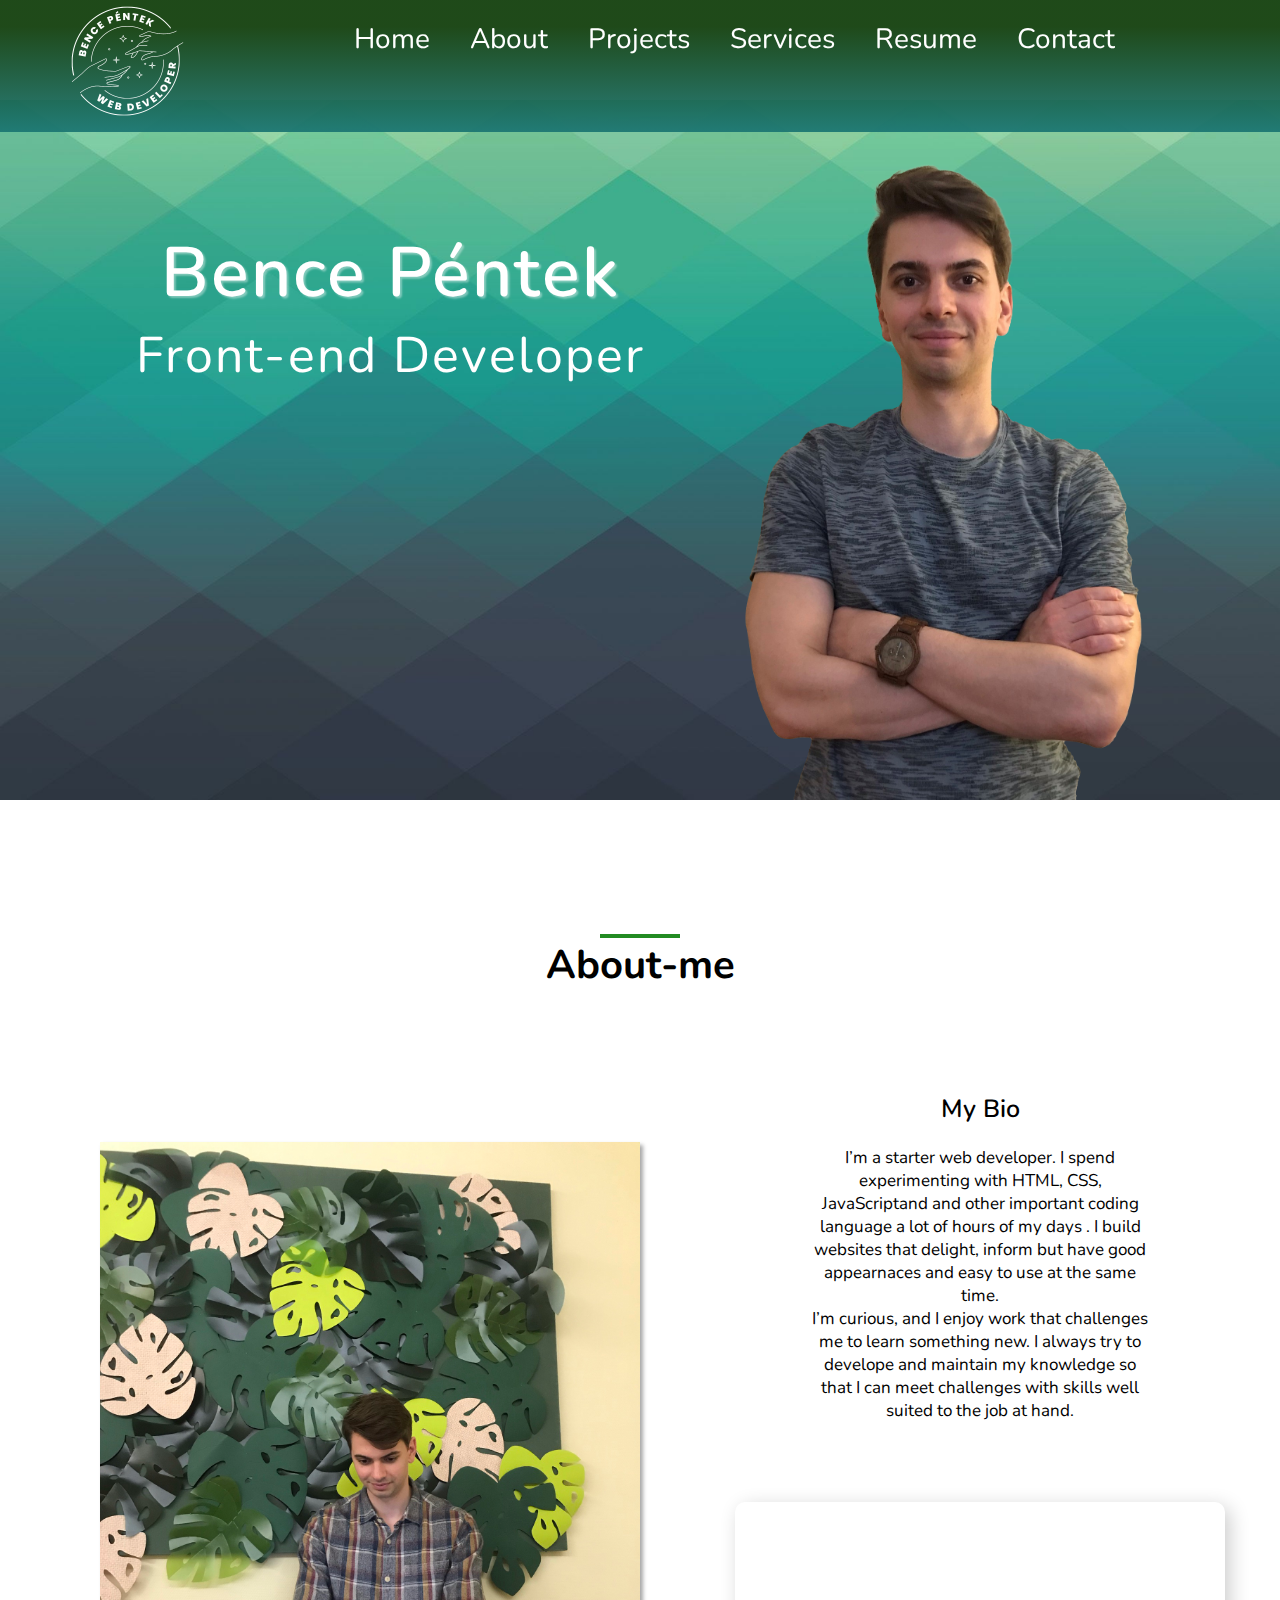
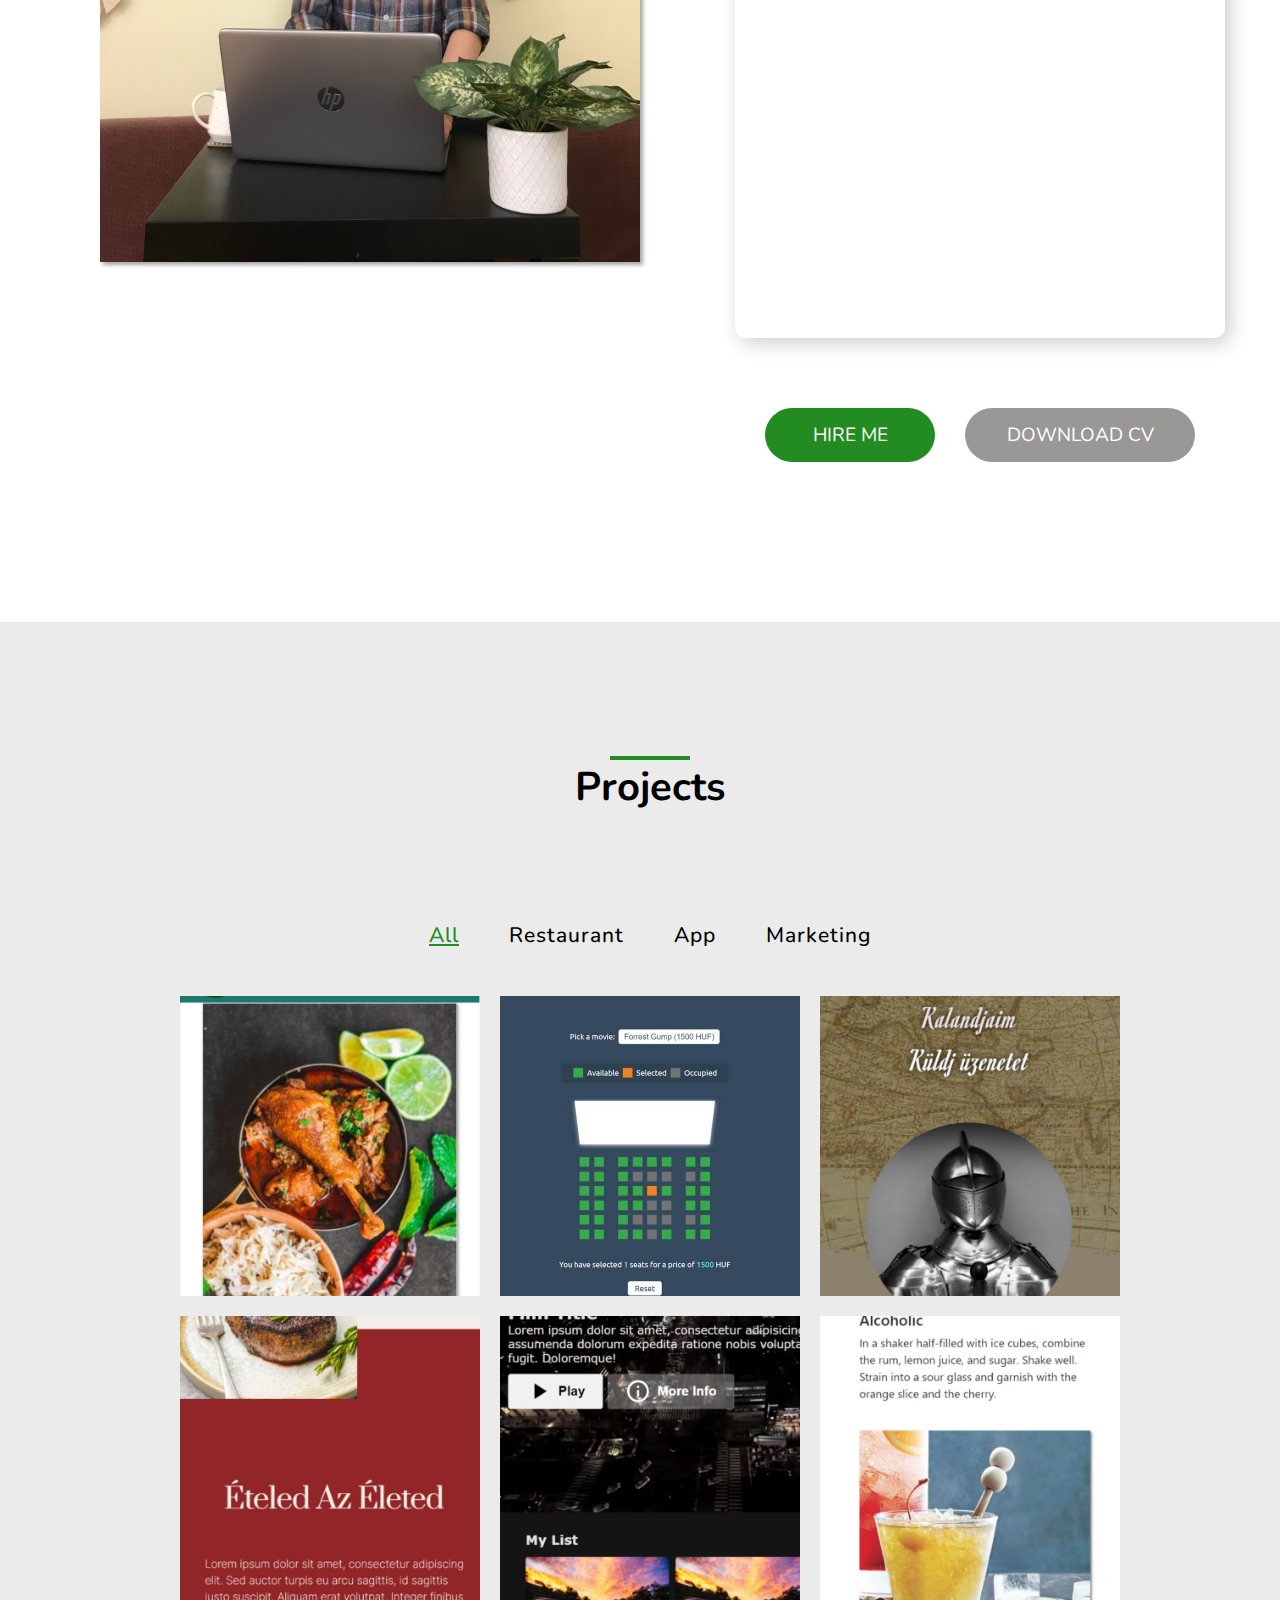
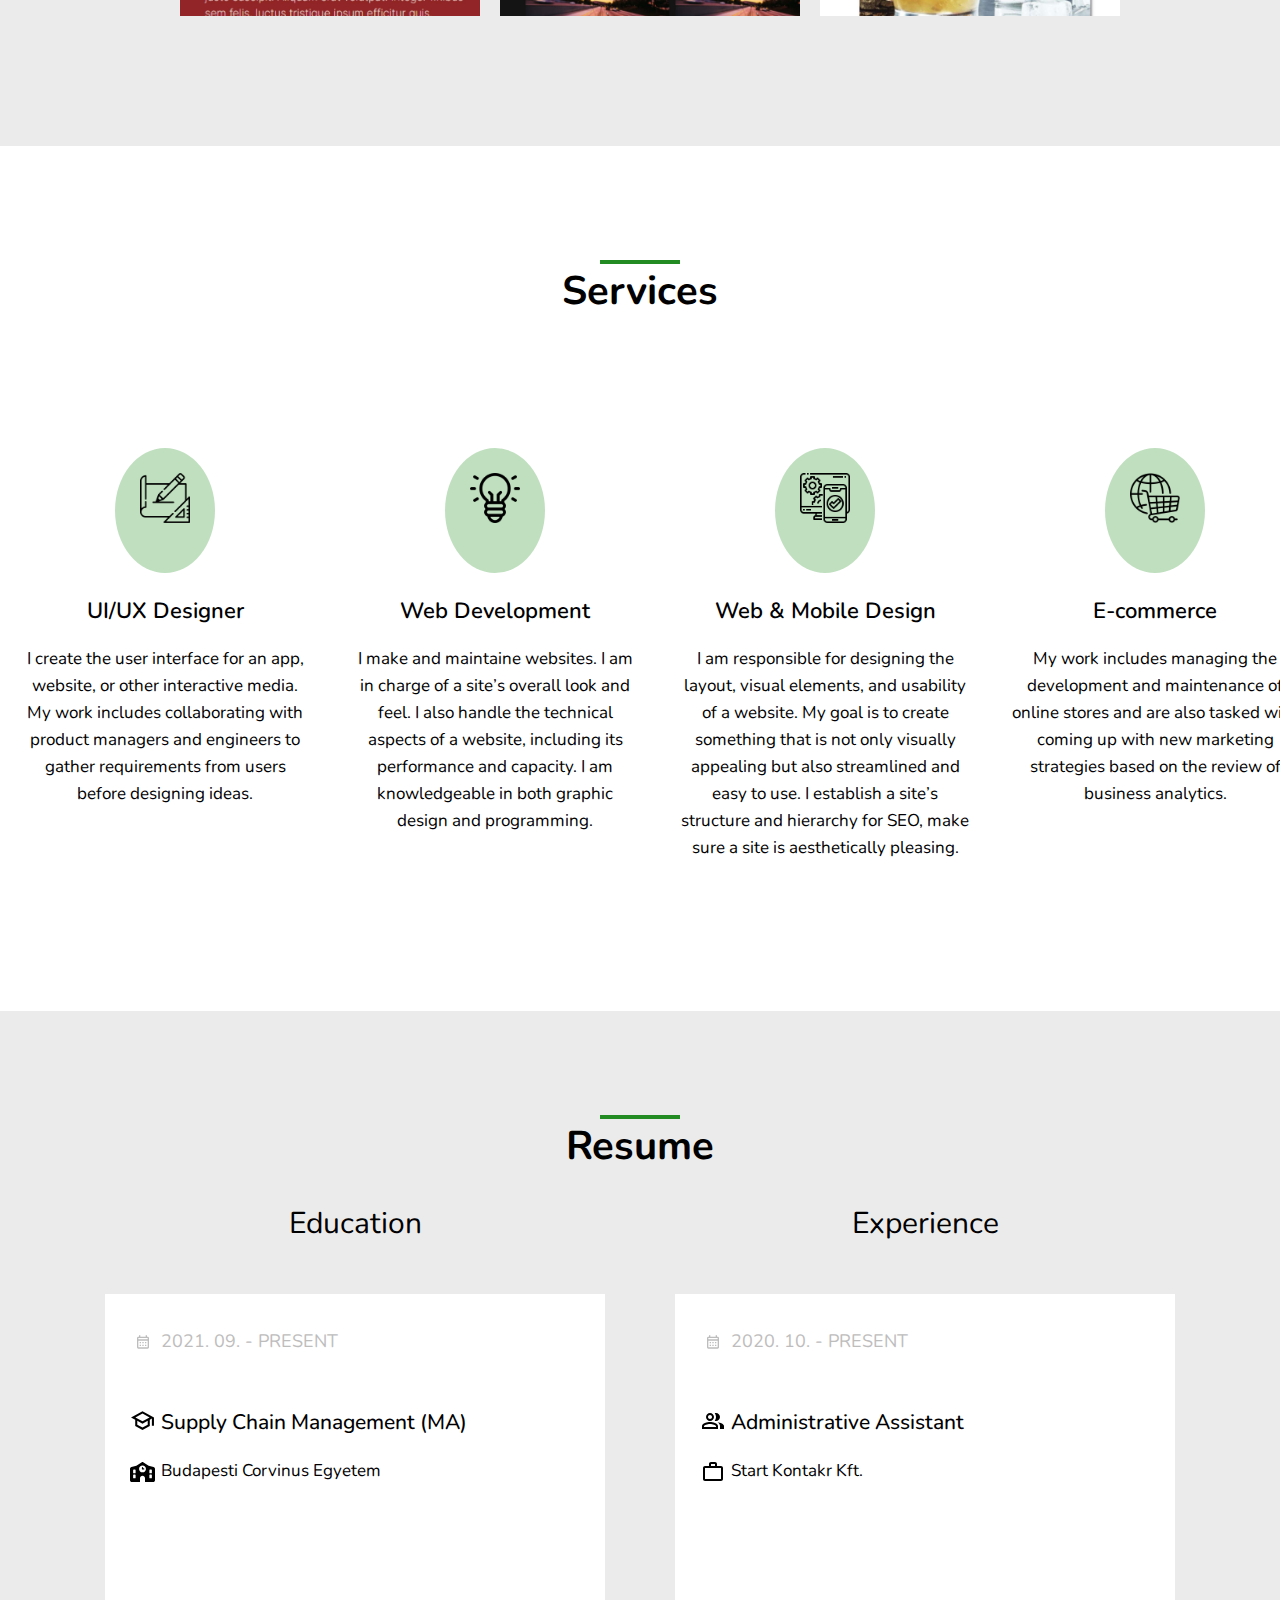
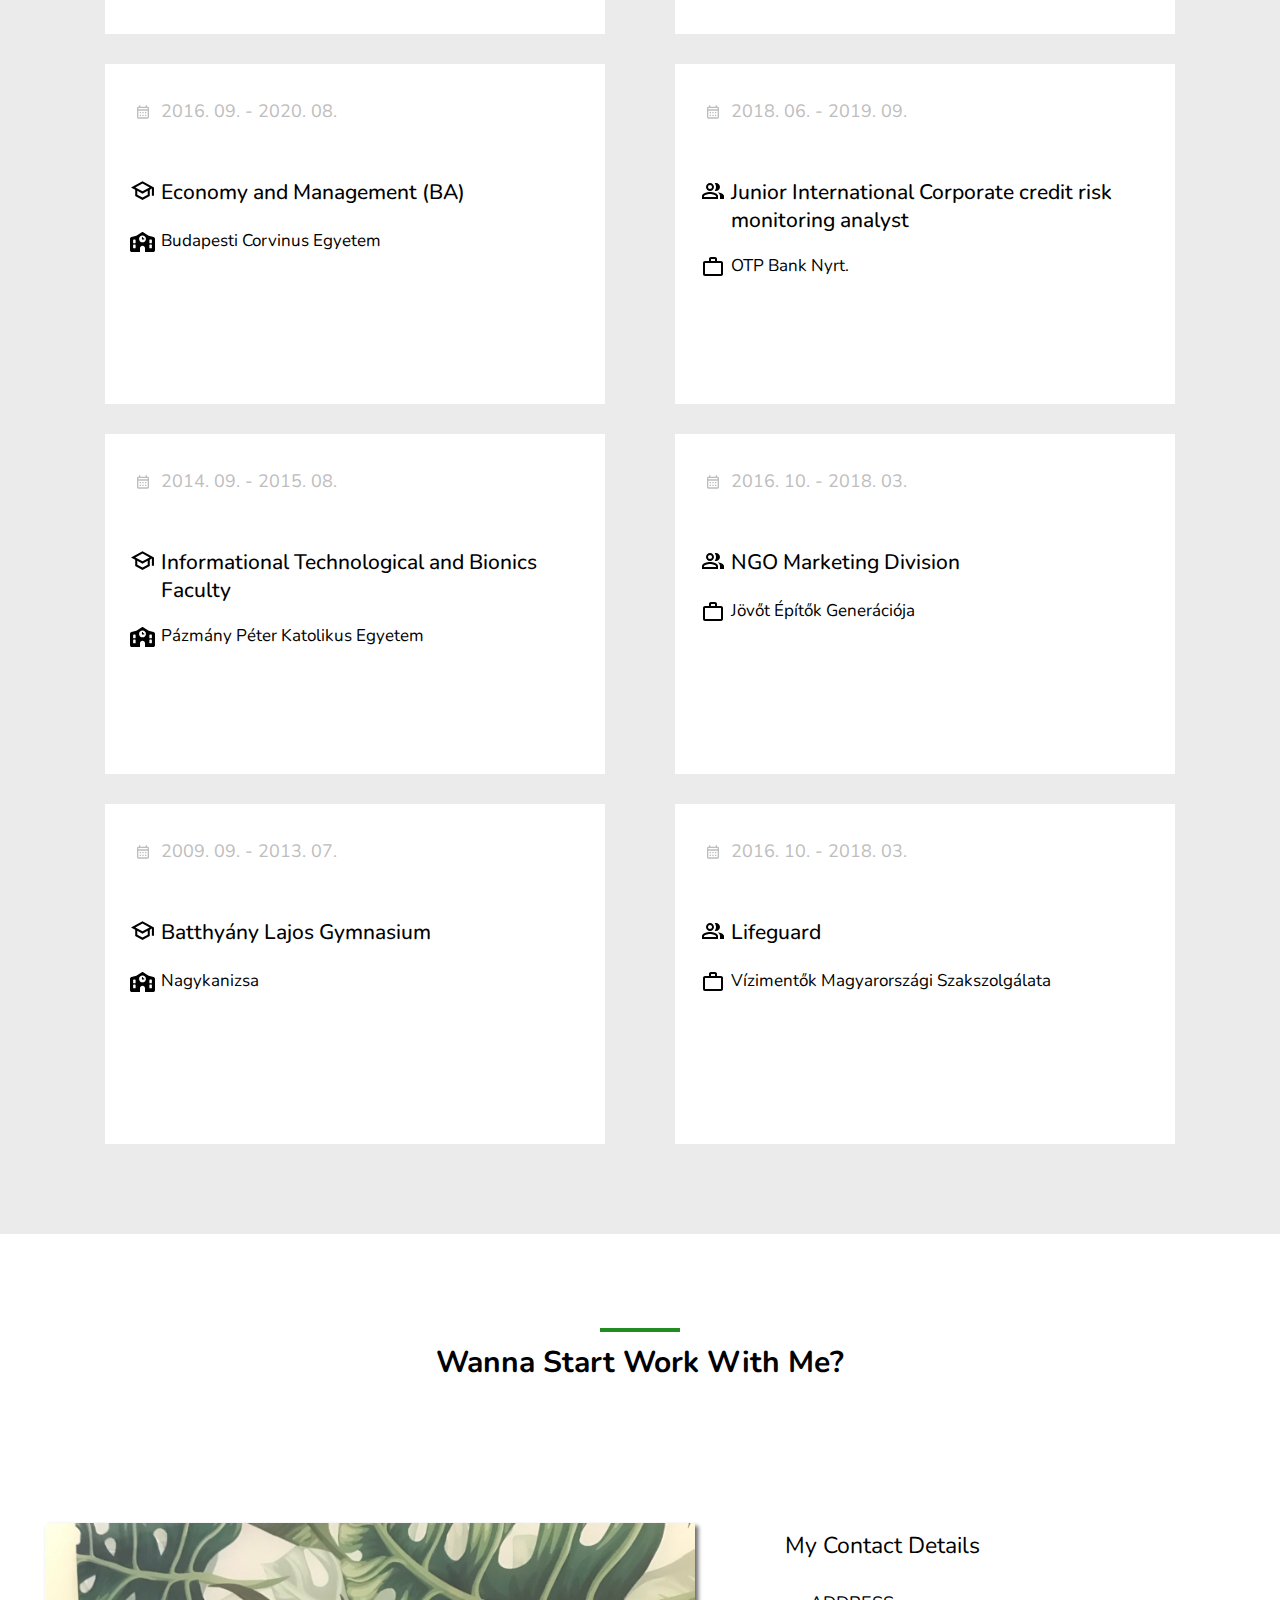
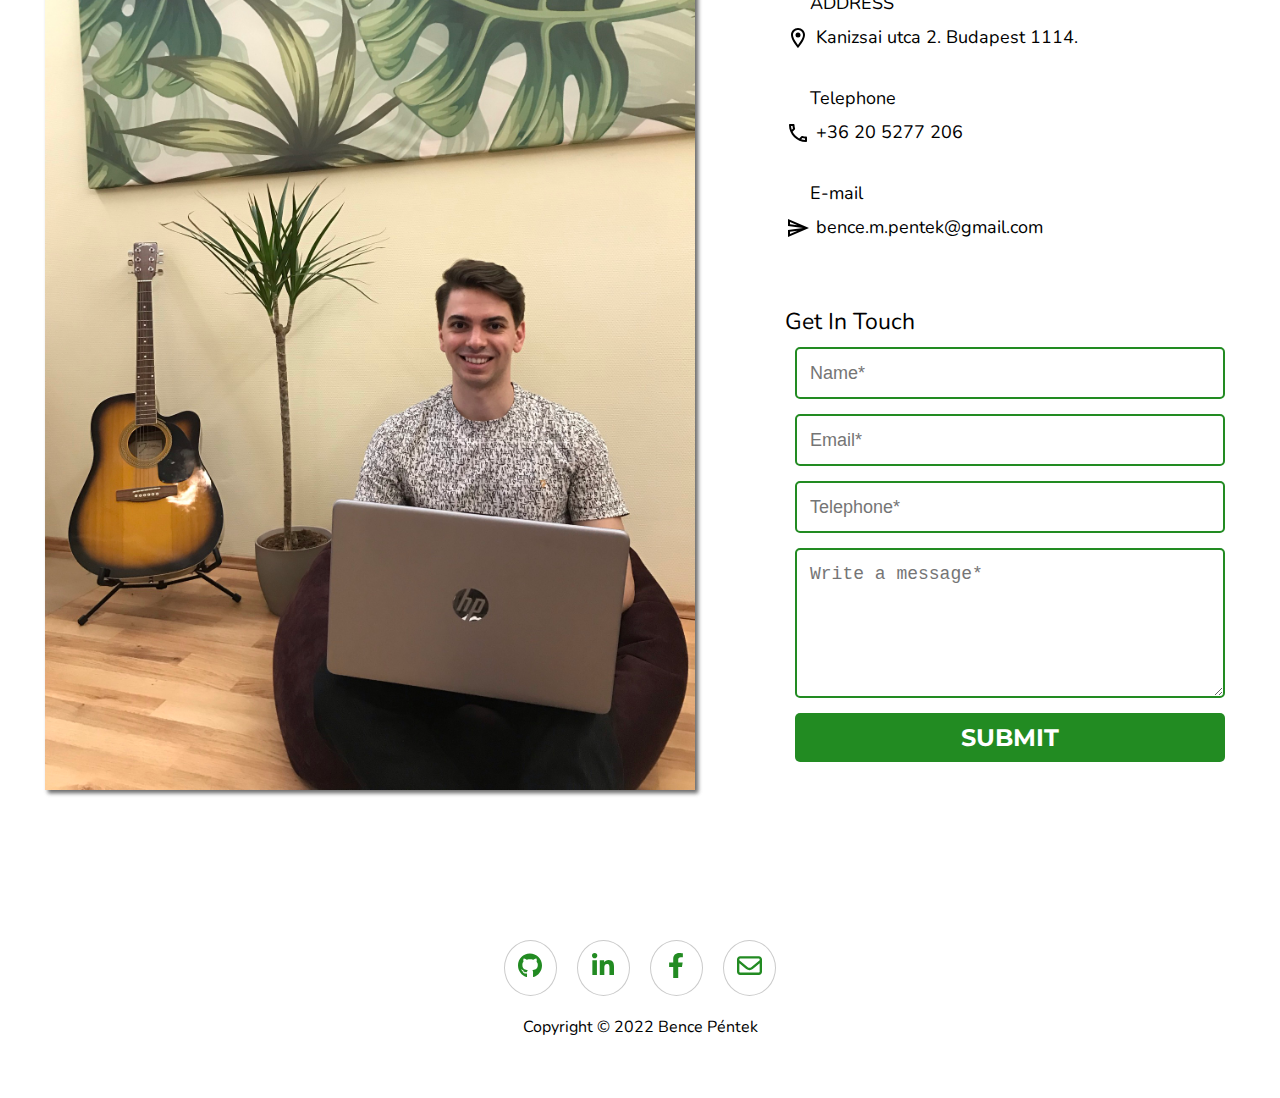
==== index.html @ 8d606b6b "change linkedin link" ====
<!doctype html>
<html lang="en">
  <head>
    <!-- Required meta tags -->
    <meta charset="utf-8">
    <meta name="viewport" content="width=device-width, initial-scale=1">

    <!-- Bootstrap CSS -->
    <link href="https://cdn.jsdelivr.net/npm/bootstrap@5.1.3/dist/css/bootstrap.min.css" rel="stylesheet" integrity="sha384-1BmE4kWBq78iYhFldvKuhfTAU6auU8tT94WrHftjDbrCEXSU1oBoqyl2QvZ6jIW3" crossorigin="anonymous">
    <link rel="preconnect" href="https://fonts.googleapis.com">
<link rel="preconnect" href="https://fonts.gstatic.com" crossorigin>
<link href="https://fonts.googleapis.com/css2?family=Montserrat&family=Nunito:ital,wght@0,200;0,300;0,400;0,500;0,600;0,700;0,800;0,900;1,200;1,300;1,400;1,500;1,600;1,700;1,800;1,900&family=Poppins:ital,wght@0,100;0,200;0,300;0,400;0,500;0,600;0,700;0,800;0,900;1,100;1,200;1,300;1,400;1,500;1,600;1,700;1,800;1,900&family=Roboto:ital,wght@0,300;0,400;0,700;1,300;1,400;1,700&family=Zilla+Slab:ital,wght@0,300;0,400;0,500;0,600;0,700;1,300;1,400;1,500;1,600;1,700&display=swap" rel="stylesheet">
<link rel="stylesheet" href="../css/styles.css">
<link rel="shortcut icon" href="../assets/icons/logo/favicon.svg" type="image/x-icon">
    <title>Bence Péntek</title>
  </head>
  <body>
<!------------------------------------------HEADER------------------------------->
<header>
  <!--------------------HAMBURGER------------------------->
      
    <div class="menu-wrap">
      <input type="checkbox" class="toggler">
      <div class="hamburger"><div></div></div>
      <div class="menu">
        <div>
          <div>
            <ul>
              <li><a href="./index.html">Home</a></li>
              <li><a href="#about-me">About</a></li>
              <li><a href="#project-filter">Projects</a></li>
              <li><a href="#services">Services</a></li>
              <li><a href="#resume">Resume</a></li>
              <li><a href="#contact">Contact</a></li>
            </ul>
          </div>
        </div>
      </div>
    </div>
   <!--------------------------Navbar----------------------------->
   <nav>
    <div class="navbar">
      <div class="logo">
      <div>
        <a href="./index.html"><img class="logo-photo" src="../assets/icons/logo/Névtelen terv.png" alt="logo image"></a>
    </div>
  </div>
    <ul class="navbar-items">
      <li><a href="./index.html">Home</a></li>
      <li><a href="#about-me">About</a></li>
      <li><a href="#project-filter">Projects</a></li>
      <li><a href="#services">Services</a></li>
      <li><a href="#resume">Resume</a></li>
      <li><a href="#contact">Contact</a></li>
    </ul>
    </div>
          </nav>
    <!---------------Heading-------------->

      <div class="heading-container">
      <div class="heading-text">
    <p class="heading-bigger">Bence Péntek</p>
    <p class="heading-smaller">Front-end Developer</p> 
    </div>
    <div>
     <a href="#contact"><img class="me-photo" src="../assets/images/Benc-image/jobb2.png" alt="Profil image"></a></div>
    </div>
</header>

<!----------------------------About--------------->
<main>
<section id="about-me">
  <div class="about-me-heading">
    <p class="services-line">color</p>
    <p class="resume-heading">About-me</p>
  </div>
  <div class="about-text">
<p class="about-text-heading">My Bio</p>
<p>I’m a starter web developer. I spend experimenting with HTML, CSS, JavaScriptand  and other important coding language a lot of hours of my days . I build websites that delight, inform but have good appearnaces and easy to use at the same time.</p>
<p>I’m curious, and I enjoy work that challenges me to learn something new. I always try to develope and maintain my knowledge so that I can meet challenges with skills well suited to the job at hand.</p>
</div>
<div class="about-buttons">
  <ul class="about-ul">
      <li><a class="about-button hire-button" href="#contact-details2">Hire me</a></li>
      <li><a class="about-button cv-button" target="_blank" href="../assets/cv/CV_Péntek Bence_2022.pdf">Download Cv</a></li>
  </ul>
</div>
<div class="about-image">
  <img class="working-image" src="../assets/images/Benc-image/IMG_3066.JPEG" alt="working image of Bence">
</div> 

<div class="my-skills">
<p class="services-line skills-line">color</p>
<p class="resume-heading skills-heading">My skills</p>
<!-----------------------Progress-bar------------------------->
<div class="p-bar">
  <div class="skill-bars">
    <div class="bar">
      <div class="info">
        <span>HTML</span>
      </div>
      <div class="progress-line html">
        <span></span>
      </div>
    </div>
    <div class="bar">
      <div class="info">
        <span>CSS</span>
      </div>
      <div class="progress-line css">
        <span></span>
      </div>
    </div>
    <div class="bar">
      <div class="info">
        <span>JavaScript</span>
      </div>
      <div class="progress-line jquery">
        <span></span>
      </div>
    </div>
    <div class="bar">
      <div class="info">
        <span>Python</span>
      </div>
      <div class="progress-line python">
        <span></span>
      </div>
    </div>
    <div class="bar">
      <div class="info">
        <span>Bootstrap</span>
      </div>
      <div class="progress-line mysql">
        <span></span>
      </div>
    </div>
    <div class="bar">
      <div class="info">
        <span>WordPress</span>
      </div>
      <div class="progress-line python">
        <span></span>
      </div>
    </div>
    
  </div>
</div>
</div>
</section>
<!------------------------------Projects---------------------------------->
<section id="project-filter">
  <p class="green-line">abc</p>
  <p class="resume-heading projects-heading">Projects</p>
  <ul>
      <li class="list active" data-filter="all">All</li>
      <li class="list" data-filter="restaurant">Restaurant</li>
      <li class="list" data-filter="app">App</li>
      <li class="list" data-filter="marketing">Marketing</li>
   </ul> 
   <div class="product">
    <div class="itemBox" data-item="restaurant"><a href="https://wxvwyy.csb.app/" target="_blank"><img src="../assets/images/projects-image/restaurant1.jpg" alt="restaurant-image"></a>
    </div>
    <div class="itemBox" data-item="app"><a href="https://9bxpue.csb.app/" target="_blank"><img src="../assets/images/projects-image/mozi-app.jpg" alt="cinema-app-image"></a>
    </div>
    <div class="itemBox" data-item="marketing"><a href="http://tintasza.nhely.hu/" target="_blank"><img src="../assets/images/projects-image/knight.jpg" alt="restaurant-image"></a>
    </div>
    <div class="itemBox" data-item="restaurant"><a href="http://fridayresto.nhely.hu/" target="_blank"><img src="../assets/images/projects-image/restaurant2.jpg" alt="restaurant-image"></a>
    </div>
    <div class="itemBox" data-item="marketing"><a href="https://6m5bdf.csb.app/" target="_blank"><img src="../assets/images/projects-image/PBflix.jpg" alt="restaurant-image"></a>
    </div>
    <div class="itemBox" data-item="app"><a href="https://wq0qw4.csb.app/index.html" target="_blank"><img src="../assets/images/projects-image/cocktail.jpg" alt="restaurant-image"></a>
    </div>
  
     </div>
</section>
<!----------------------------Services------------------->
<section id="services">
  <p class="services-line">color</p>
<p class="resume-heading">Services</p>
<div class="service-container">
  <div class="service-item service1">
<p class="service-icon"><img class="service-image" src="../assets/images/services-image/sketch.png" alt="service-image"></p>
<p class="service-heading">UI/UX Designer</p>
<p class="service-text">I create the user interface for an app, website, or other interactive media. My work includes collaborating with product managers and engineers to gather requirements from users before designing ideas.</p>
</div>
<div class="service-item service2">
  <p class="service-icon"><img class="service-image" src="../assets/images/services-image/idea.png" alt="service-image"></p>
  <p class="service-heading">Web Development</p>
  <p class="service-text">I make and maintaine websites. I am in charge of a site’s overall look and feel. I also handle the technical aspects of a website, including its performance and capacity.  I am knowledgeable in both graphic design and programming.</p>
  </div>
  <div class="service-item service3">
    <p class="service-icon"><img class="service-image" src="../assets/images/services-image/app-development (1).png" alt="service-image"></p>
    <p class="service-heading">Web & Mobile Design</p>
    <p class="service-text">I am responsible for designing the layout, visual elements, and usability of a website. My goal is to create something that is not only visually appealing but also streamlined and easy to use. I establish a site’s structure and hierarchy for SEO,  make sure a site is aesthetically pleasing.</p>
    </div>
    <div class="service-item service4">
      <p class="service-icon"><img class="service-image" src="../assets/images/services-image/online.png" alt="service-image"></p>
      <p class="service-heading">E-commerce</p>
      <p class="service-text">My work includes managing the development and maintenance of online stores and are also tasked with coming up with new marketing strategies based on the review of business analytics.</p>
      </div>
</div>
</section>


<!--Resume-------------------------------->
<section id="resume">
  <p class="green-line">abc</p>
  <p class="resume-heading">Resume</p>
  <div class="resume-all-container">
<div class="resume-container">
<p class="education-heading">Education</p>
<div class="education-container">
  <div class="education-items"> 
    <div class="icon-container">
  <p><span class="icon calendar-icon"></span></p>
  <p class="calendar-heading">2021. 09. - PRESENT</p>
</div>
<div class="icon-container">
  <p><span class="icon school-icon"></span></p>
  <p class="school-name">Supply Chain Management (MA)</p>
</div>
<div class="icon-container">
  <p><span class="icon city-icon"></span></p>
  <p> Budapesti Corvinus Egyetem</p>
</div>
</div>
  <div class="education-items"> 
    <div class="icon-container">
  <p><span class="icon calendar-icon"></span></p>
  <p class="calendar-heading">2016. 09. - 2020. 08.</p>
</div>
<div class="icon-container">
  <p><span class="icon school-icon"></span></p>
  <p class="school-name">Economy and Management (BA)</p>
</div>
<div class="icon-container">
  <p><span class="icon city-icon"></span></p>
  <p> Budapesti Corvinus Egyetem</p>
</div>
</div>
<div class="education-items"> 
  <div class="icon-container">
<p><span class="icon calendar-icon"></span></p>
<p class="calendar-heading">2014. 09. - 2015. 08.</p>
</div>
<div class="icon-container">
<p><span class="icon school-icon"></span></p>
<p class="school-name">Informational Technological and Bionics Faculty</p>
</div>
<div class="icon-container">
<p><span class="icon city-icon"></span></p>
<p>Pázmány Péter Katolikus Egyetem</p>
</div>
</div>
<div class="education-items"> 
  <div class="icon-container">
<p><span class="icon calendar-icon"></span></p>
<p class="calendar-heading">2009. 09. - 2013. 07.</p>
</div>
<div class="icon-container">
<p><span class="icon school-icon"></span></p>
<p class="school-name">Batthyány Lajos Gymnasium</p>
</div>
<div class="icon-container">
<p><span class="icon city-icon"></span></p>
<p>Nagykanizsa</p>
</div>
</div>
</div>
</div>
<div class="resume-container">
  <p class="education-heading experience-heading">Experience</p>
  <div class="education-container">
    <div class="education-items"> 
      <div class="icon-container">
    <p><span class="icon calendar-icon"></span></p>
    <p class="calendar-heading">2020. 10. - PRESENT</p>
  </div>
  <div class="icon-container">
    <p><span class="icon work-icon"></span></p>
    <p class="school-name">Administrative Assistant</p>
  </div>
  <div class="icon-container">
    <p><span class="icon workplace-icon"></span></p>
    <p>Start Kontakr Kft.</p>
  </div>
  </div>
  <div class="education-items"> 
    <div class="icon-container">
  <p><span class="icon calendar-icon"></span></p>
  <p class="calendar-heading">2018. 06. - 2019. 09.</p>
  </div>
  <div class="icon-container">
  <p><span class="icon work-icon"></span></p>
  <p class="school-name">Junior International Corporate credit risk monitoring analyst</p>
  </div>
  <div class="icon-container">
  <p><span class="icon workplace-icon"></span></p>
  <p>OTP Bank Nyrt.</p>
  </div>
  </div>
  <div class="education-items"> 
    <div class="icon-container">
  <p><span class="icon calendar-icon"></span></p>
  <p class="calendar-heading">2016. 10. - 2018. 03.</p>
  </div>
  <div class="icon-container">
  <p><span class="icon work-icon"></span></p>
  <p class="school-name">NGO Marketing Division</p>
  </div>
  <div class="icon-container">
  <p><span class="icon workplace-icon"></span></p>
  <p>Jövőt Építők Generációja</p>
  </div>
  </div>
  <div class="education-items"> 
    <div class="icon-container">
  <p><span class="icon calendar-icon"></span></p>
  <p class="calendar-heading">2016. 10. - 2018. 03.</p>
  </div>
  <div class="icon-container">
  <p><span class="icon work-icon"></span></p>
  <p class="school-name">Lifeguard</p>
  </div>
  <div class="icon-container">
  <p><span class="icon workplace-icon"></span></p>
  <p>Vízimentők Magyarországi Szakszolgálata</p>
  </div>
  </div>
  </div>
</div>
  </div>
</section>

<!----------------------------Contact------------------>

<section id="contact">
  <div class="contact-item2">
    <p class="services-line contact-line">abc</p>
    <p class="resume-heading contact-heading">Wanna Start Work With Me?</p>
  </div>
  <div class="contact-item">
  <div class="service-me-image">
    <img class="working-image" src="../assets/images/Benc-image/IMG_3101.JPEG" alt="resume-image">
    </div>
  </div>
  <div class="contact-details">
    <p class="contact-heading2">My Contact Details</p>
    <p class="contact-heading3">ADDRESS</p>
      <ul class="info-container">
        <li><a href=""><span class="icon contact-icon house-icon"></span></a></li>
        <li><a href="https://www.google.com/maps/dir/Kanizsai+u.+2,+Budapest,+1114//@47.4736436,19.0426866,15.84z/data=!4m9!4m8!1m5!1m1!1s0x4741ddb052c3917f:0x171251be51ec7cf5!2m2!1d19.0446492!2d47.4722225!1m0!3e3" target="_blank">Kanizsai utca 2. Budapest 1114.</a></li>
      </ul>
      <p class="contact-heading3">Telephone</p>
      <ul class="info-container">
        <li><a href=""><span class="icon contact-icon phone-icon"></span></a></li>
        <li><a href="tel:+36205277206" target="_blank">+36 20 5277 206</a></li>
      </ul>
      <p class="contact-heading3">E-mail</p>
      <ul class="info-container">
        <li><a href=""><span class="icon contact-icon emil-icon"></span></a></li>
        <li><a href="mailto:bence.m.pentek@gmail.com" target="_blank">bence.m.pentek@gmail.com</a></li>
      </ul>
    </div>
<div id="contact-details2">
  <p class="contact-heading2">Get In Touch</p>
  <form action="https://formspree.io/f/xjvzvavl"
  method="post">      
    <input name="name" type="text" class="feedback-input" placeholder="Name*" required/>   
    <input name="email" type="text" class="feedback-input" placeholder="Email*" required />
    <input name="tel" type="tel" class="feedback-input" placeholder="Telephone*" required /> 
    <textarea name="text" class="feedback-input" placeholder="Write a message*" required></textarea>
    <input type="submit" value="SUBMIT"/>
  </form>
</div>
</section>
</main>
<footer>
  <div>
  <ul class="footer-icons">
   <li><a class="footer-i" target="_blank" href="https://github.com/Mondinelli/Mondinelli.github.io"><span class="icon footer-icon github-icon"></span></a></li>
   <li><a class="footer-i" href="https://www.linkedin.com/in/bence-p%C3%A9ntek-539760249/"><span class="icon footer-icon linkedin-icon"></span></a></li>
   <li><a class="footer-i" href="https://www.facebook.com/bence.pentek.1/" target="_blank"><span class="icon footer-icon facebook-icon"></span></a></li>
   <li><a class="footer-i" target="_blank" href="mailto:bence.m.pentek@gmail.com"><span class="icon footer-icon gmail-icon"></span></a></li>
  </ul>
</div>
<p class="copyright">Copyright © 2022  Bence Péntek</p>
</footer>
<script src="../js/project.js"></script>


    <!-- Optional JavaScript; choose one of the two! -->

    <!-- Option 1: Bootstrap Bundle with Popper -->
    <script src="https://cdn.jsdelivr.net/npm/bootstrap@5.1.3/dist/js/bootstrap.bundle.min.js" integrity="sha384-ka7Sk0Gln4gmtz2MlQnikT1wXgYsOg+OMhuP+IlRH9sENBO0LRn5q+8nbTov4+1p" crossorigin="anonymous"></script>

    <!-- Option 2: Separate Popper and Bootstrap JS -->
    <!--
    <script src="https://cdn.jsdelivr.net/npm/@popperjs/core@2.10.2/dist/umd/popper.min.js" integrity="sha384-7+zCNj/IqJ95wo16oMtfsKbZ9ccEh31eOz1HGyDuCQ6wgnyJNSYdrPa03rtR1zdB" crossorigin="anonymous"></script>
    <script src="https://cdn.jsdelivr.net/npm/bootstrap@5.1.3/dist/js/bootstrap.min.js" integrity="sha384-QJHtvGhmr9XOIpI6YVutG+2QOK9T+ZnN4kzFN1RtK3zEFEIsxhlmWl5/YESvpZ13" crossorigin="anonymous"></script>
    -->
  </body>
</html>
---- css/styles.css ----
*{
    margin: 0;
    padding: 0;
    user-select: none;
  }
  html{
      font-size: 10px;
      font-family: "Nunito", sans-serif;
      box-sizing: border-box;
  }


/*-------------------Header-------------------------------------*/
header{
  background-image: url(../assets/images/background-image/1.jpg);
  height: 70rem;
  background-size: cover;
  background-repeat: no-repeat;
  background-position: center center;
  color:white;
}

/*----------------------------- MENU STYLES START--------------------------- */
.menu-wrap {
  position: fixed;
  top: 0rem;
  left: 0;
  z-index: 1;
}

.menu-wrap .toggler {
  position: absolute;
  top: 0;
  left: 0;
  z-index: 2;
  cursor: pointer;
  width: 50px;
  height: 50px;
  opacity: 0;
}

.menu-wrap .hamburger {
  position: absolute;
  top: 0;
  left: 0;
  z-index: 1;
  width: 60px;
  height: 60px;
  padding: 1rem;
  background:rgba(19, 64, 13, 0.95);
  display: flex;
  align-items: center;
  justify-content: center;
}

/* Hamburger Line */
.menu-wrap .hamburger > div {
  position: relative;
  flex: none;
  width: 100%;
  height: 2px;
  background:white;
  display: flex;
  align-items: center;
  justify-content: center;
  transition: all 0.4s ease;
}

/* Hamburger Lines - Top & Bottom */
.menu-wrap .hamburger > div::before,
.menu-wrap .hamburger > div::after {
  content: '';
  position: absolute;
  z-index: 1;
  top: -10px;
  width: 100%;
  height: 2px;
  background: inherit;
}

/* Moves Line Down */
.menu-wrap .hamburger > div::after {
  top: 10px;
}

/* Toggler Animation */
.menu-wrap .toggler:checked + .hamburger > div {
  transform: rotate(135deg);
}

/* Turns Lines Into X */
.menu-wrap .toggler:checked + .hamburger > div:before,
.menu-wrap .toggler:checked + .hamburger > div:after {
  top: 0;
  transform: rotate(90deg);
}

/* Rotate On Hover When Checked */
.menu-wrap .toggler:checked:hover + .hamburger > div {
  transform: rotate(225deg);
}

/* Show Menu */
.menu-wrap .toggler:checked ~ .menu {
  visibility: visible;
}

.menu-wrap .toggler:checked ~ .menu > div {
  transform: scale(1);
  transition-duration: var(--menu-speed);
}

.menu-wrap .toggler:checked ~ .menu > div > div {
  opacity: 1;
  transition:  opacity 0.4s ease 0.4s;
}

.menu-wrap .menu {
  position: fixed;
  top: 0rem;
  left: 0;
  visibility: hidden;
  overflow: hidden;
  display: flex;
  align-items: center;
  justify-content: center;
}

.menu-wrap .menu > div {
  background: linear-gradient(
    180deg,
    rgba(19, 64, 13, 0.95) 20%,
    rgba(29, 119, 115, 0.95) 100%
  );
  transform: scale(0);
  transition: all 0.2s ease;
  width: 80rem;
  height: 44rem;
  padding-top: 8rem;
}

.menu-wrap .menu > div > div {
  text-align: center;
  display: flex;
  align-items: center;
  justify-content: center;
  max-width: 90vw;
  max-height: 110vw;
  opacity: 0;
  transition: opacity 0.1s ease;
}

.menu-wrap .menu > div > div > ul > li {
  list-style: none;
  color: white;
  font-size: 2.5rem;
  padding: 1rem;
  font-weight: 700;
}

.menu-wrap .menu > div > div > ul > li > a {
  color: inherit;
  text-decoration: none;
  transition: color 0.2s ease;
}
.menu-wrap .menu > div > div > ul > li > a:hover{
  text-decoration: underline;
}

/*---------------------------Menu-end-------------------------*/


/*---------------------------Navbar-long-----------------------------*/

.navbar{
  display: none;
}

/*-----------------------------Navbar-END------------------*/

/*------------------- Heading-Start--------------------*/

.heading-text{
  font-size: 2.5rem;
  padding-top: 9.5rem;
  text-align: center;
  z-index: 1;
}
.heading-bigger{
  font-size: 4.5rem;
  font-weight: 600;
  text-shadow: 2px 2px 2px rgba(255, 255, 255, 0.4);
}
.me-photo{
max-width: 30rem;
padding:5.2rem 0 0 ;
margin: 0 auto;
display: block;
}



/*------------------- Heading-end--------------------*/


/*--------------------About-start--------------------*/
#about-me{
  margin-top: 12rem;
}
.about-text{
font-size: 1.7rem;
text-align: center;
margin: 3rem 1rem 4rem;
}
.about-heading{
  font-size: 2rem;
  font-weight: 700;
  padding-bottom: 3rem;
}
.about-text-heading{
  font-size: 2.5rem;
  padding-bottom: 2rem;
  font-weight: 600;
}
.about-image{
  max-width: 80rem;
  margin: 3rem 1rem 1rem;
  
}
.working-image{
display: block;  
width: 100%;
box-shadow: 3px 3px 4px rgba(0, 0, 0, 0.35);
}

.about-ul{
  list-style: none;
  text-align: center;
  padding: 3rem;
}
.about-button{
  text-decoration: none;
  font-size: 1.9rem;
  color: white;
  text-align: center;
  text-decoration: none;
  margin: 2rem auto 3rem;
  display: block;
  padding: 1.4rem 2rem;
  background-color: forestgreen;
  width: 13rem;
  border-radius: 28px;
  text-transform: uppercase;
}
.about-button:hover{
  color: white;
  background-color: green;
  text-shadow: 4px 3px 2px rgba(0, 0, 0, 0.2);
  box-shadow: 2px 2px 3px rgba(68, 133, 24, 0.5);
}
.cv-button{
  background-color: rgb(154, 151, 151);
  width: 19rem;
}
.cv-button:hover{
  color: white;
  background-color: rgb(146, 146, 146);
  text-shadow: 4px 3px 2px rgba(100, 99, 99, 0.2);
  box-shadow: 2px 2px 3px rgba(106, 107, 105, 0.5);
  
}
/*----------------Skills---------------------------------*/
.my-skills{
  margin-top: 8rem;
}

/*--------------Progress-bar---------------------*/
  .p-bar{
    display: grid;
    height: 100%;
    max-width: 105rem;
    place-items: center;
    background: white;
    font-family: 'Poppins', sans-serif;
    padding: 2rem 1rem;
    margin:1rem 0.5rem ;
  }
  ::selection{
    color: #fff;
    background: #258a3f;
  }
  .skill-bars{
   
    padding: 15px 10px;
    width: 28rem;
    background: #fff;
    box-shadow: 5px 5px 20px rgba(0,0,0,0.2);
    border-radius: 10px;
  }
  .skill-bars .bar{
    margin: 20px 0;
  }
  .skill-bars .bar:first-child{
    margin-top: 0px;
  }
  .skill-bars .bar .info{
    margin-bottom: 5px;
  }
  .skill-bars .bar .info span{
    font-weight: 500;
    font-size: 17px;
    opacity: 0;
    animation: showText 0.5s 1s linear forwards;
  }
  @keyframes showText {
    100%{
      opacity: 1;
    }
  }
  .skill-bars .bar .progress-line{
    height: 10px;
    width: 100%;
    background: #f0f0f0;
    position: relative;
    transform: scaleX(0);
    transform-origin: left;
    border-radius: 10px;
    box-shadow: inset 0 1px 1px rgba(0,0,0,0.05),
                0 1px rgba(255,255,255,0.8);
    animation: animate 1s cubic-bezier(1,0,0.5,1) forwards;
  }
  @keyframes animate {
    100%{
      transform: scaleX(1);
    }
  }
  .bar .progress-line span{
    height: 100%;
    position: absolute;
    border-radius: 10px;
    transform: scaleX(0);
    transform-origin: left;
    background: forestgreen;
    animation: animate 1s 1s cubic-bezier(1,0,0.5,1) forwards;
  }
  .bar .progress-line.html span{
    width: 82%;
  }
  .bar .progress-line.css span{
    width: 90%;
  }
  .bar .progress-line.jquery span{
    width: 85%;
  }
  .bar .progress-line.python span{
    width: 70%;
  }
  .bar .progress-line.mysql span{
    width: 75%;
  }
  .progress-line span::before{
    position: absolute;
    content: "";
    top: -10px;
    right: 0;
    height: 0;
    width: 0;
    border: 7px solid transparent;
    border-bottom-width: 0px;
    border-right-width: 0px;
    border-top-color: #000;
    opacity: 0;
    animation: showText2 0.5s 1.5s linear forwards;
  }
  .progress-line span::after{
    position: absolute;
    top: -28px;
    right: 0;
    font-weight: 500;
    background: rgb(114, 106, 106);
    color: #fff;
    padding: 1px 8px;
    font-size: 12px;
    border-radius: 3px;
    opacity: 0;
    animation: showText2 0.5s 1.5s linear forwards;
  }
  @keyframes showText2 {
    100%{
      opacity: 1;
    }
  }
  .progress-line.html span::after{
    content: "82%";
  }
  .progress-line.css span::after{
    content: "90%";
  }
  .progress-line.jquery span::after{
    content: "80%";
  }
  .progress-line.python span::after{
    content: "70%";
  }
  .progress-line.mysql span::after{
    content: "75%";
  }
/*-------------------------------Project új-----------------*/
.projects-heading{
  margin-bottom: 6rem;
}
#project-filter{
  padding: 12rem 1rem;
  width: 100%;
  display: flex;
  justify-content: center;
  align-items: center;
  flex-direction: column;
  margin: 4rem auto;
  background-color: rgb(235, 235, 235);
}

#project-filter ul{
  display: flex;
  justify-content: center;
  align-items: center;
  flex-wrap: wrap;
  margin-bottom: 2rem;
}

#project-filter ul li{
  list-style: none;
  padding: 1.2rem 2rem;
  margin: 0.5rem;
  letter-spacing: 1px;
  cursor: pointer;
  font-size: 2.1rem;
  font-weight: 500;
}

#project-filter ul li.active{
  color: forestgreen;
  text-decoration: underline;

}
.product{
  display: flex;
  justify-content: center;
  align-items: center;
  flex-wrap: wrap;
  max-width: 120rem;
}
.product .itemBox{
 position: relative;
 width: 250px;
 height: 250px; 
 margin: 1rem;
 display: block;
 transition: box-shadow 0.3s;
 cursor: pointer;
}
.product .itemBox:hover{
  box-shadow: 10px 8px 6px rgba(0, 0, 0, 0.6);
}
.product .itemBox.hide{
  display: none;
}

.product .itemBox img{
  position: absolute;
  top: 0;
  left: 0;
  width:100%;
  height: 100%;
  object-fit: cover;
}
  /* ---------------------------Services start-----------------------------*/
 
#services{
  margin-top:12rem;
}
  .service-item{
    max-width: 35rem;
    margin: 3rem;
    padding: 2rem;
    text-align: center;
    font-size: 1.7rem;
    line-height: 2.7rem;

  }
.service-icon{
  width: 10rem;
  height: 10rem;
  border-radius: 100%;
  background-color: rgba(0, 128, 0, 0.251);
  margin: auto auto;
  text-align: center;
  vertical-align: middle;
  padding-top: 2.5rem;
}
  .service-image{
  width: 5rem;
  height: 5rem;
  }
  .service-heading{
    margin-top: 2.5rem;
    margin-bottom: 2rem;
    font-size: 2.2rem;
    font-weight: 600;
  }
  .services-line{
    border-bottom:4px solid forestgreen;
    width: 8rem;
    text-align: center;
    margin: auto auto;
    color: white;
  }
/* Services end*/


/*---------------------------Resume-------------------------*/
.icon{
  width: 2.5rem;
  height: 2.5rem;
  display: inline-block;
  background-repeat: no-repeat;
  margin-right: 0.1rem;
  background-position: center center;
}
.calendar-icon{
  background-image: url(../assets/icons/resume-icons/calendar_month_black_24dp.svg);
}
.school-icon{
background-image: url(../assets/icons/resume-icons/school_black_24dp.svg);
}
.city-icon{
  background-image: url(../assets/icons/resume-icons/school-solid.svg);
}
.work-icon{
background-image: url(../assets/icons/resume-icons/people_alt_black_24dp.svg);
}
.workplace-icon{
  background-image: url(../assets/icons/resume-icons/work_outline_black_24dp.svg);
}
/* -----------------------------Resume-start--------------------------*/
#resume{
  background-color: rgb(235, 235, 235);
  padding:9rem 1rem;
}
.green-line{
  border-bottom:4px solid forestgreen;
  width: 8rem;
  text-align: center;
  margin: auto auto;
  color: rgb(235, 235, 235);
}
.resume-heading{
  font-size: 4rem;
  font-weight: 700;
  padding:0 0 3rem;
  text-align: center;
}
.resume-container{
  margin: 0 0.5rem;
}
.education-heading{
  font-size: 3rem;
  padding-bottom: 2rem;

}
.education-items{
background-color: white;
max-width: 50rem;
height:35rem ;
font-size: 1.5rem;
padding: 2rem 0.5rem;
margin-top: 3rem;
}

.icon-container{
display: flex;
padding:0.5rem 2rem;
font-size: 1.7rem;
}
.icon-container p{
 padding:1rem 0.5rem 0 0;
 
}
.calendar-heading{
  margin-bottom: 3.5rem;
  color: #bebdbd;
  font-size: 1.8rem;
}
.school-name{
font-size: 2.1rem;
font-weight: 500;
}
.experience-heading{
  margin-top: 10rem;
}
/* Resume-end*/

/*----------------------Contact-----------------------------------------*/

/*--------------contact-image------------*/

.service-me-image{
  max-width: 62rem;
  margin: 9rem 1rem 0rem;
  box-shadow: 3px 3px 4px rgba(0, 0, 0, 0.35);
}
/*contact-info*/

.house-icon{
  background-image: url(../assets/icons/contact/location_on_black_24dp.svg);
}
.phone-icon{
  background-image: url(../assets/icons/contact/phone_black_24dp.svg);
}
.emil-icon{
  background-image: url(../assets/icons/contact/send_black_24dp.svg);
}
.contact-details{
  margin: 0 2rem; 
}
#contact-details2{
  margin: 0 2rem; 
}

.contact-heading3{
  margin:3rem 0 1rem 2.5rem;
  font-size: 1.8rem;
}
.info-container{
  display: flex;
  gap: 0.5rem;
  list-style: none;
}
.info-container a{
  text-decoration: none;
  color: black;
  font-size: 1.8rem;
}

/*form*/
.contact-line{
  padding-top: 8rem;
}
.contact-heading{
  margin: 1rem;
 font-size: 3rem; 
}
.contact-heading2{
  margin: 8rem 1rem 5rem;
  font-size: 2.3rem;
}
form { 
max-width:50rem; 
margin:1rem 1rem; 
}

.feedback-input {
  color:black;
  font-weight:500;
  font-size: 18px;
  border-radius: 5px;
  line-height: 22px;
  background-color: transparent;
  border:2px solid forestgreen;
  transition: all 0.3s;
  padding: 13px;
  margin-bottom: 15px;
  width:100%;
  box-sizing: border-box;
  outline:0;
}

.feedback-input:focus { border:2px solid rgb(19, 68, 19); }

textarea {
  height: 150px;
  line-height: 150%;
  resize:vertical;
}

[type="submit"] {
  font-family: 'Montserrat', Arial, Helvetica, sans-serif;
  width: 100%;
  background:forestgreen;
  border-radius:5px;
  border:0;
  cursor:pointer;
  color:white;
  font-size:24px;
  padding-top:10px;
  padding-bottom:10px;
  transition: all 0.3s;
  margin-top:-4px;
  font-weight:700;
}
[type="submit"]:hover { background:green; }




/*----------------------Footer-icon--------------------------*/
footer{
  margin: 10rem 1rem 6rem;
}
.github-icon{
background-image: url(../assets/icons/social-icons/github-brands.svg);
}
.linkedin-icon{
  background-image: url(../assets/icons/social-icons/linkedin-in-brands.svg);
}
.facebook-icon{
  background-image: url(../assets/icons/social-icons/facebook-f-brands.svg);
}
.gmail-icon{
  background-image: url(../assets/icons/social-icons/envelope-regular.svg);
}
.footer-icons{
  display: flex;
  justify-content: center;
  gap: 2rem;
}
.footer-icons li{
list-style: none;
padding: 1.25rem;
border: 1px solid rgb(203, 203, 203);
border-radius: 100%;
}
.footer-icon{
  width: 2.5rem;
  height: 2.5rem;
}
.footer-icons li:hover{
  padding: 1.25rem;
border: 1px solid rgb(64, 164, 59);
border-radius: 100%;
background-color: rgba(33, 198, 74, 0.1);
transform: scale(1.15);
}
.copyright{
  font-size: 1.6rem;
  text-align: center;
  margin-top: 2rem;
}






@media screen and (min-width: 450px) {
/*------------------- Heading-Start--------------------*/
.heading-text{
  font-size: 3rem;

}
.heading-bigger{
  font-size: 5rem;
}
.me-photo{
  max-width: 32rem;
  padding:0.9rem 0 0 ;

  }

/*--------------------About-start--------------------*/
.about-text{
  width: 34rem;
  margin: 5rem auto 4rem;
}
  .about-image{
    margin: 3rem 3.5rem 1rem;
  }
  .about-ul{
    display: flex;
    justify-content: center;
    gap: 3rem;
  }
  /*--------------Progress-bar---------------------*/
  .skill-bars{
    padding: 35px 30px;
    width: 42rem;
}

/*------------Service----------------*/
.service-item{
  margin-right: auto;
  margin-left: auto;
}
.service-me-image{
  margin: 8rem 3.5rem 0;
}
/*--------------Resume------------------*/
.education-items{ 
  height:30rem ;
}
/*------------------Project-new--------------*/
.product .itemBox{
  position: relative;
  width: 30rem;
  height: 30rem; 
}

/*-------------------Contact---------------------*/
.contact-details{
  margin: 0 auto;
  max-width:45rem ;
}
#contact-details2{
  margin: 0 auto;
  max-width:45rem ;
}
.contact-heading2{
  text-align: center;
}
.contact-heading3{
  text-align: center;
}
.info-container{
  display: flex;
  justify-content: center;
  gap: 0.5rem;
  list-style: none;
}

}




@media screen and (min-width: 576px) {
  /*--------------------About-start--------------------*/
  .about-image{
    margin: 3rem 5rem 1rem;
  }
  /*--------------Progress-bar---------------------*/
  .skill-bars{
    padding: 35px 30px;
    width: 54rem;
}
.service-me-image{
  margin: 8rem 5rem 0;
}
/* -----------------------------Resume-start--------------------------*/
.resume-container{
 max-width: 50rem;
  margin:0 auto;
}

}


@media screen and (min-width: 768px) {
  header{
    margin-top:10rem;}
  .logo{display: none;}
  .navbar{
    display: flex;
    justify-content: space-evenly;
     background: linear-gradient(
    180deg,
    rgba(19, 64, 13, 0.95) 20%,
    rgba(29, 119, 115, 0.95) 100%
  );
    position: fixed;
    top: 0;
    left: 0;
    z-index: 3;
    width: 100%;
  }
  .navbar-items{
  display: flex;
  justify-content: center;
  padding: 2rem 10rem;
  font-size: 2.8rem;
  list-style: none;
  gap: 4rem;
  }
  .navbar-items a{
    text-decoration: none;
    color: white;
  }
  .navbar-items a:hover{
    text-decoration: underline;
    text-shadow: 3px 3px 3px rgba(255, 255, 255, 0.3);
  }
  .heading-container{
    display: flex;
    justify-content: center;
  }
  .menu-wrap {
    display: none;
  }
  /*------------------- Heading-Start--------------------*/

.heading-text{
  padding: 12.5rem 0 0 2rem;
  letter-spacing: 2px;
}
.me-photo{
max-width: 40rem;
padding:13rem 0 0 ;
}


/*--------------------About-start--------------------*/
  .about-image{
    max-width:63rem ;
    margin: 3rem auto 1rem;
  }
 /*projects*/
 .tile {
  width:45%;
  height:400px;
  margin-right: 3rem;
}
/*------------------Services-----------------*/
#services{
  margin-top: 10rem;
  margin-bottom: 8rem;
}
.service1{grid-area: service1;}
.service2{grid-area: service2;}
.service3{grid-area: service3;}
.service4{grid-area: service4;}
.service-container{
  display: grid;
  grid-template-areas: "service1 service2"
                       "service3 service4";
                       gap: 4rem;
                       justify-content: center;
}
.service-item{
  width: 31rem;
}
/*-----------------------contact-image----------------------*/
.service-me-image{
  max-width:57rem ;
  margin: 10rem auto 5rem;
}


}
@media screen and (min-width: 992px) {
   /*------------------- Heading-Start--------------------*/

   .heading-text{
    padding: 12.5rem 0 0 2rem;
    letter-spacing: 2px;
    font-size:4rem ;
  }
  .heading-bigger{
    font-size:6rem ;
  }
  .me-photo{
  max-width: 43rem;
  padding:8.7rem 0 0 ;
  }
  /*----------------------------About---------------*/
.about-me-heading{grid-area:heading;}
.about-text{grid-area:about;}
.about-buttons{grid-area:buttons;}
.about-image{grid-area:image;}
.my-skills{grid-area:skills;}
#about-me{
  display: grid;
  grid-template-areas: 
                      "heading heading"
                      "image about"
                      "image skills"
                      "image buttons";
                      gap:2rem;
}
.skills-heading{
  display: none;
}
.skills-line{
  display: none;
}
.about-text{
  margin-bottom:0 
}
.about-image{
  max-width:61rem ;
  margin: 13rem 4rem 1rem 5rem;

}
/*-----------------------Progress-bar-------------------------*/
.my-skills{margin-top: 0;}
.skill-bars{
  width: 43rem;

}

  /*----------------Service---------------*/
  .service-container{
    gap: 0rem 12rem;
  }
/*-------------------Resume-------------------*/
.resume-all-container{
  display: flex;
  justify-content: center;
  gap: 4rem;
  margin: 0 3rem;
}
.experience-heading{
  margin-top: 0rem;
}
.education-heading{
  text-align: center;
}
/*-----------------Contact------------------*/
.contact-item{grid-area: image;}
.contact-item2{grid-area:heading}
.contact-details{grid-area: details;}
#contact-details2{grid-area: form;}
#contact{
  display: grid;
  grid-template-areas: "heading heading"
                       "image image"
                       "form details";
                       gap:4rem ;
                       justify-content: center;
}

.service-me-image{
  margin-top: 0;
}

#contact-details2{
margin-left: 8rem;
}
.contact-heading2{
  text-align: left;
}
.contact-heading3{
  text-align: left;
}
.info-container{
  justify-content: flex-start;
  
}



}




@media screen and (min-width: 1200px) {
  .logo-photo{
    width: 125px;
    height: 125spx;
    margin-top: 0.3rem;
  }
  .logo{
    display: flex; 
  }
  .logo:hover{
  transform: scale(1.1) rotate(350deg);
  
  }

  .me-photo:hover{
    transform: scale(1.04);
    padding:4.3rem 0 0 ;
  }
  /*----------------------------About---------------*/
  #about-me{
    margin: 12rem auto 10rem;
    max-width: 1200px;
  }
  .about-image{
    max-width:73rem ;
    margin: 10rem 6rem 1rem 6rem;
  
  }
 /*------------------- Heading-Start--------------------*/

 .heading-text{
  padding: 12.5rem 7rem 0 2rem;
  letter-spacing: 2px;
  font-size:5rem ;
}
.heading-bigger{
  font-size:7rem ;
}
.me-photo{
max-width: 45rem;
padding:5.8rem 0 0 ;
}
.resume-all-container{
width: 110rem;
margin: auto auto;
}
/*-------------------Services-------------------*/
.service-container{
  display: grid;
  grid-template-areas: "service1 service2 service3 service4";
                       gap: 0rem;
                       justify-content: space-evenly;
}
#services{
  max-width: 140rem;
  margin: 10rem auto;
}
.service-item{
  margin-top: 8rem;
  max-width: 29rem;
}
/*------------------Contact----------------------*/
#contact{
  display: grid;
  grid-template-areas:
                      "heading heading"
                      "image details"
                      "image form";
                      gap:0rem 9rem ;
                      justify-content: center;
                       
}
.service-me-image{
  max-width: 65rem;
}
.contact-item2{
  margin-bottom: 10rem;
}
.contact-details{
  margin: 0rem;
  align-self: end;
  }
  #contact-details2{
    margin:6rem 0rem;
   
    }
.contact-heading2{ 
  margin: 0;
}

}




@media screen and (min-width: 1400px) {}
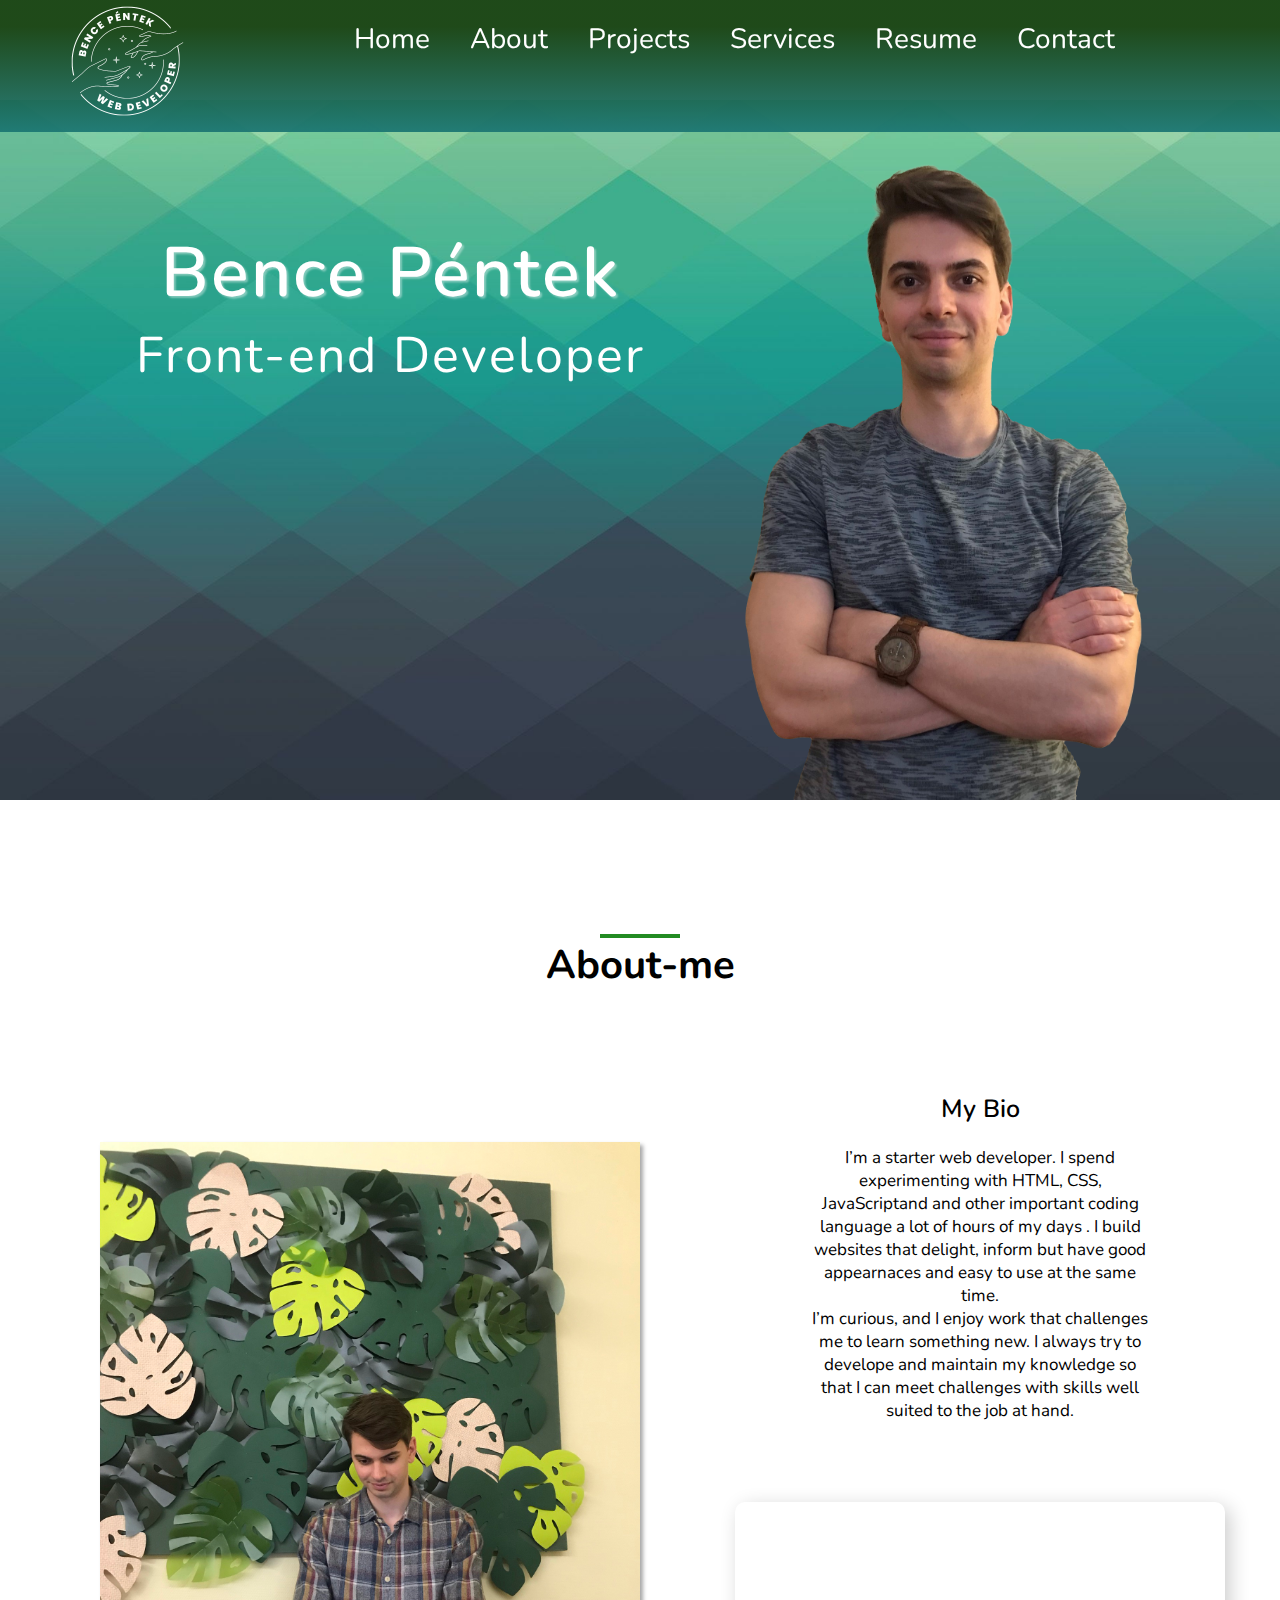
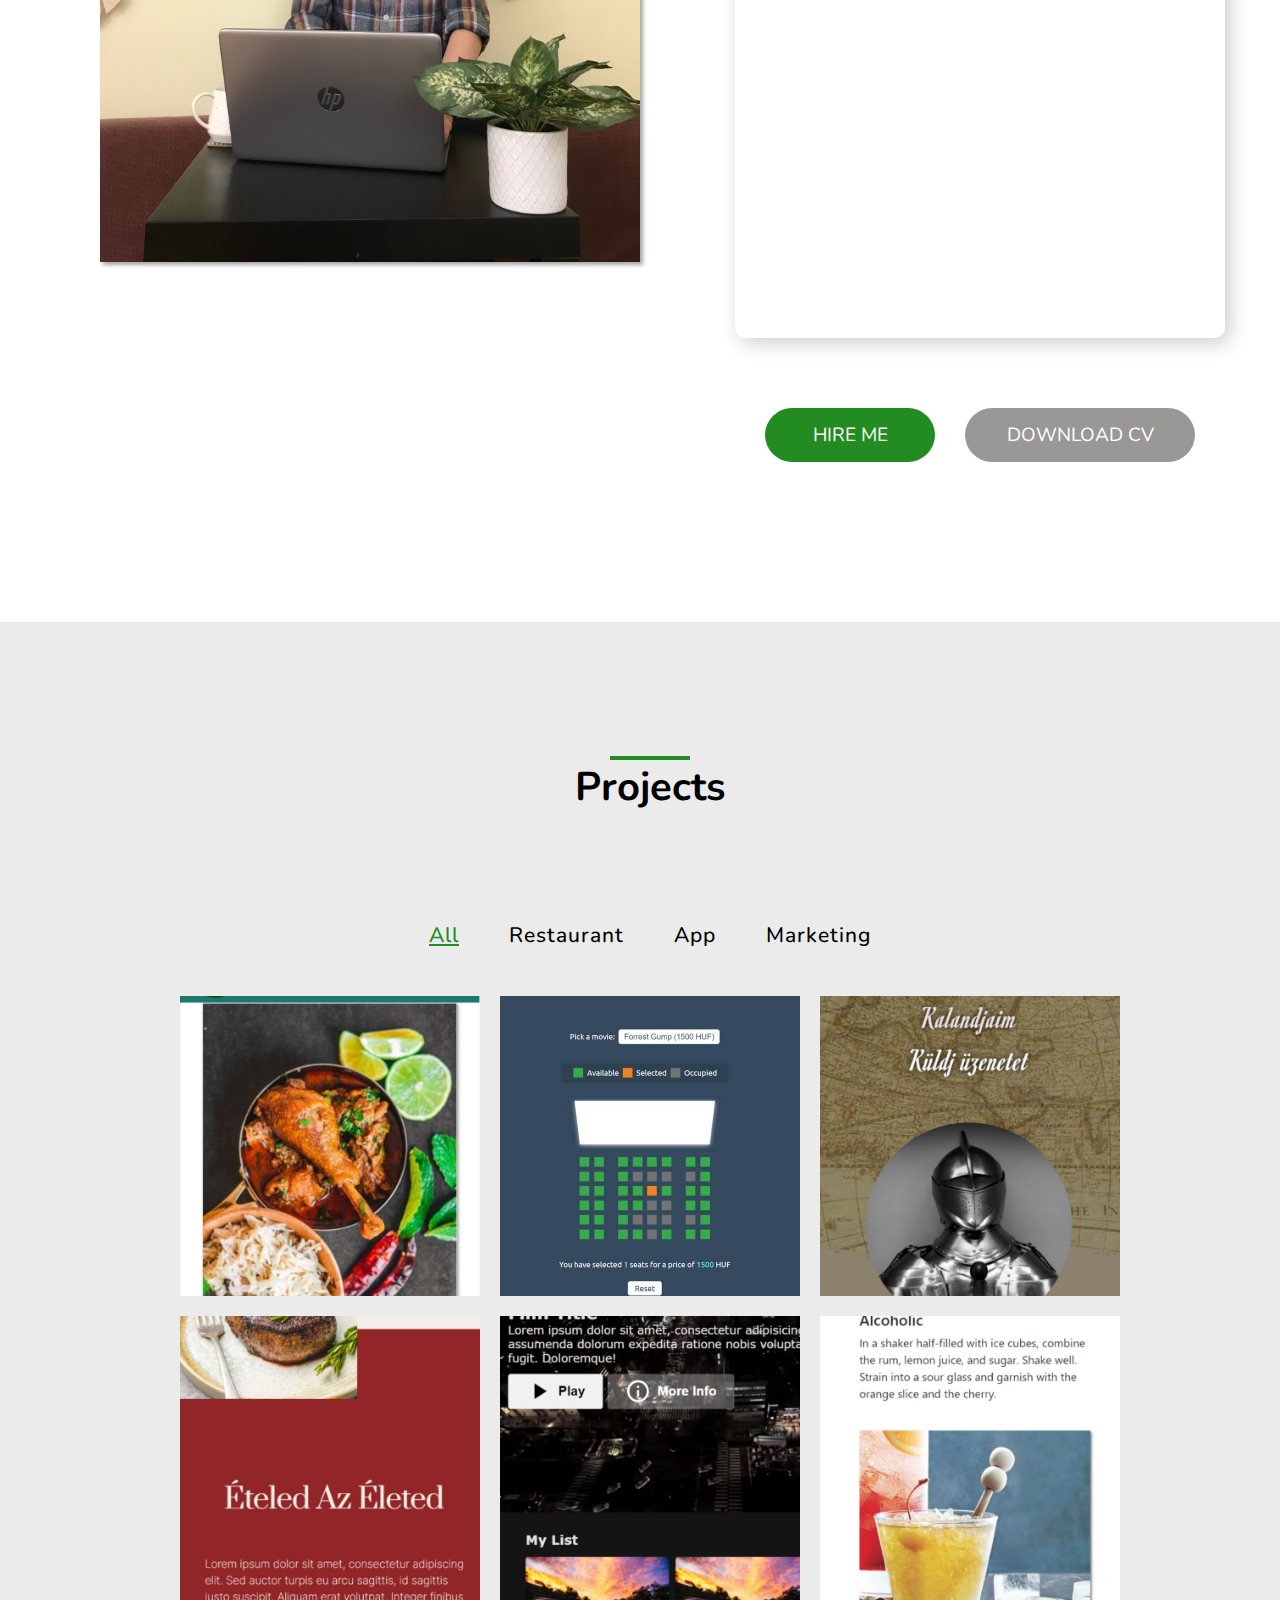
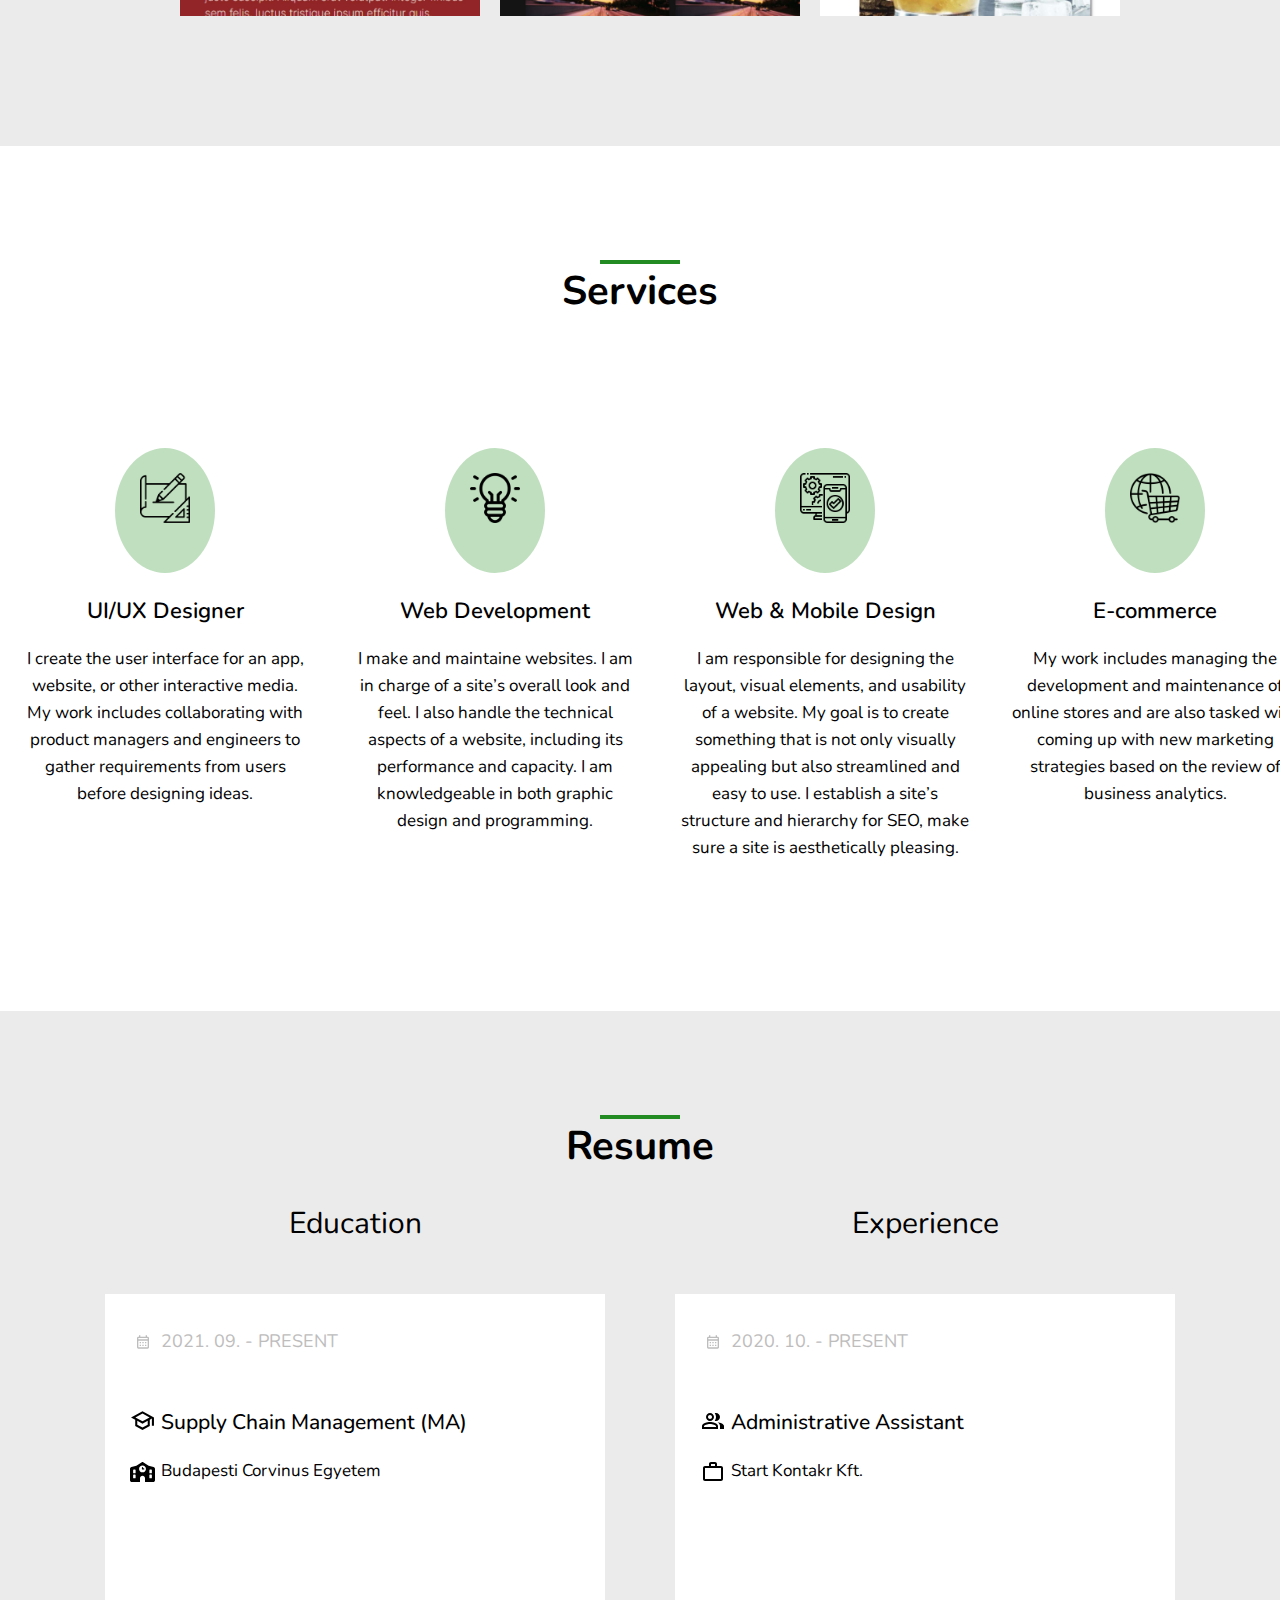
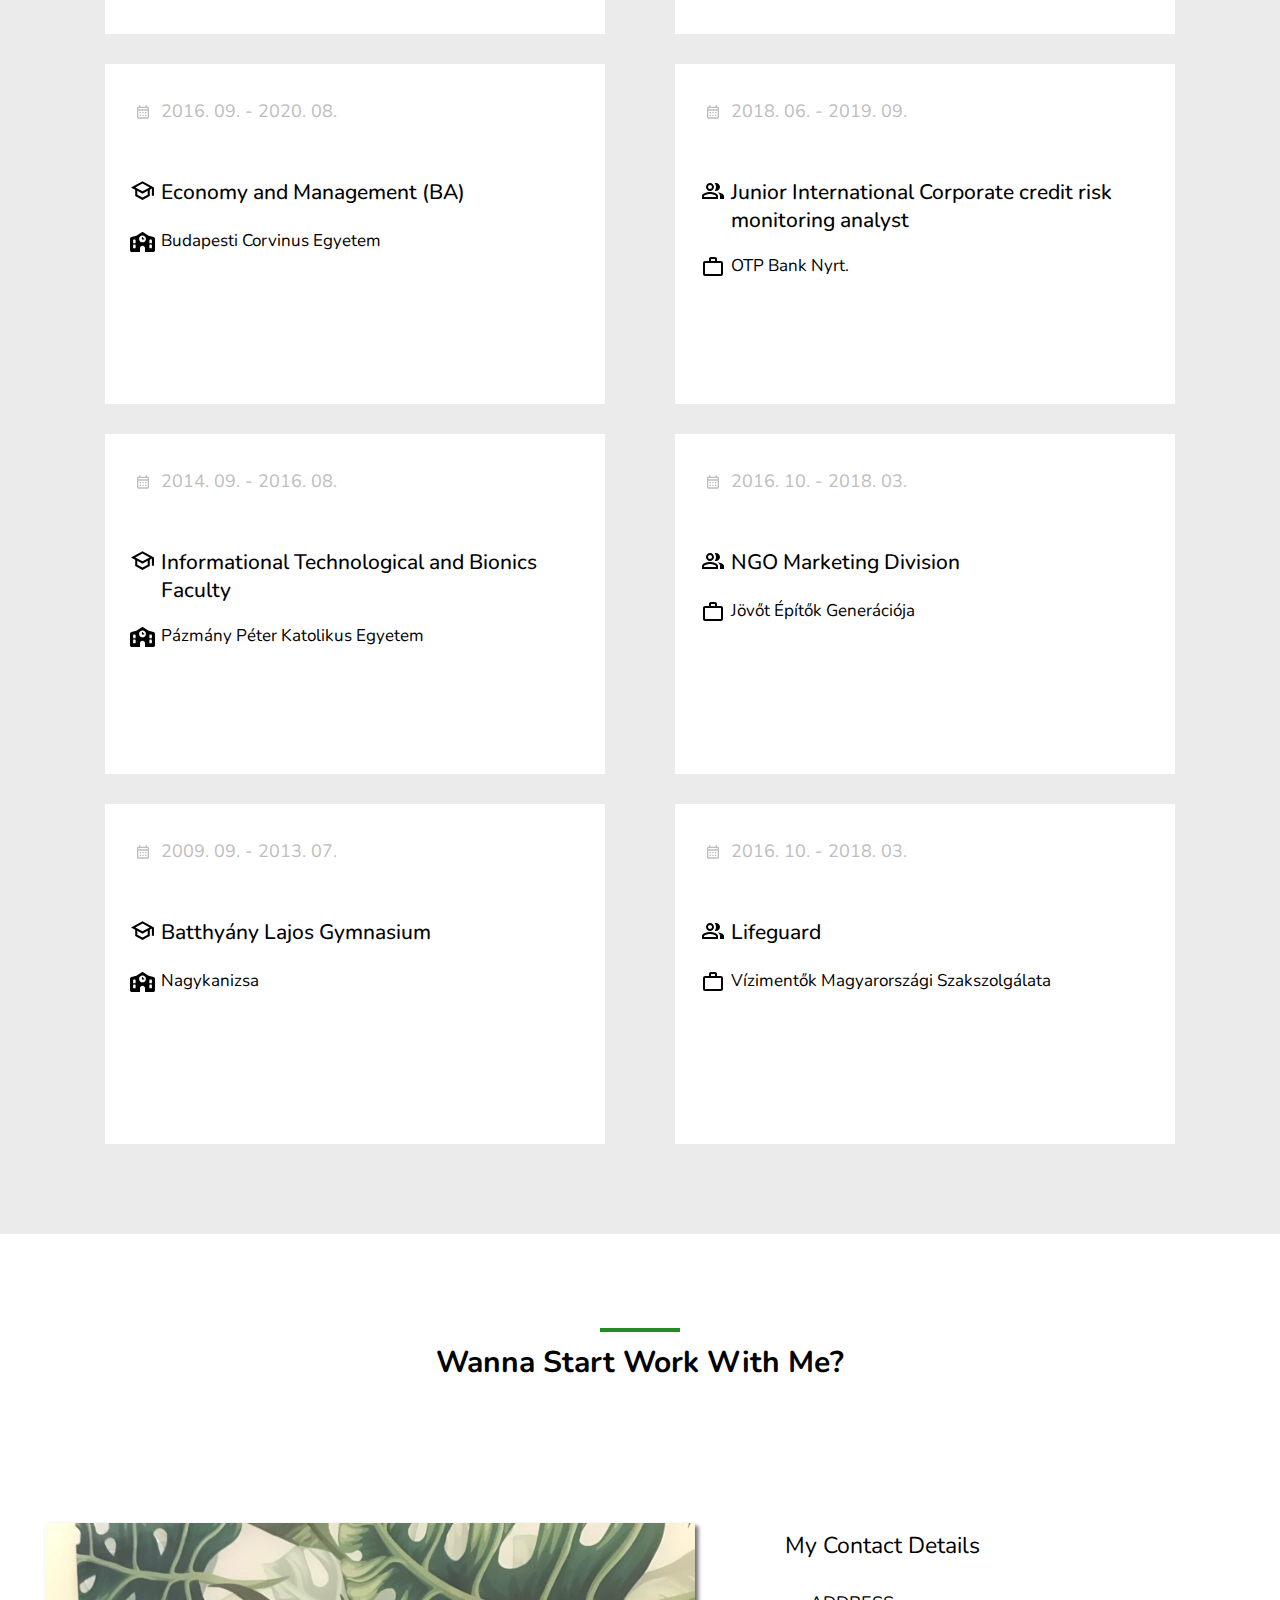
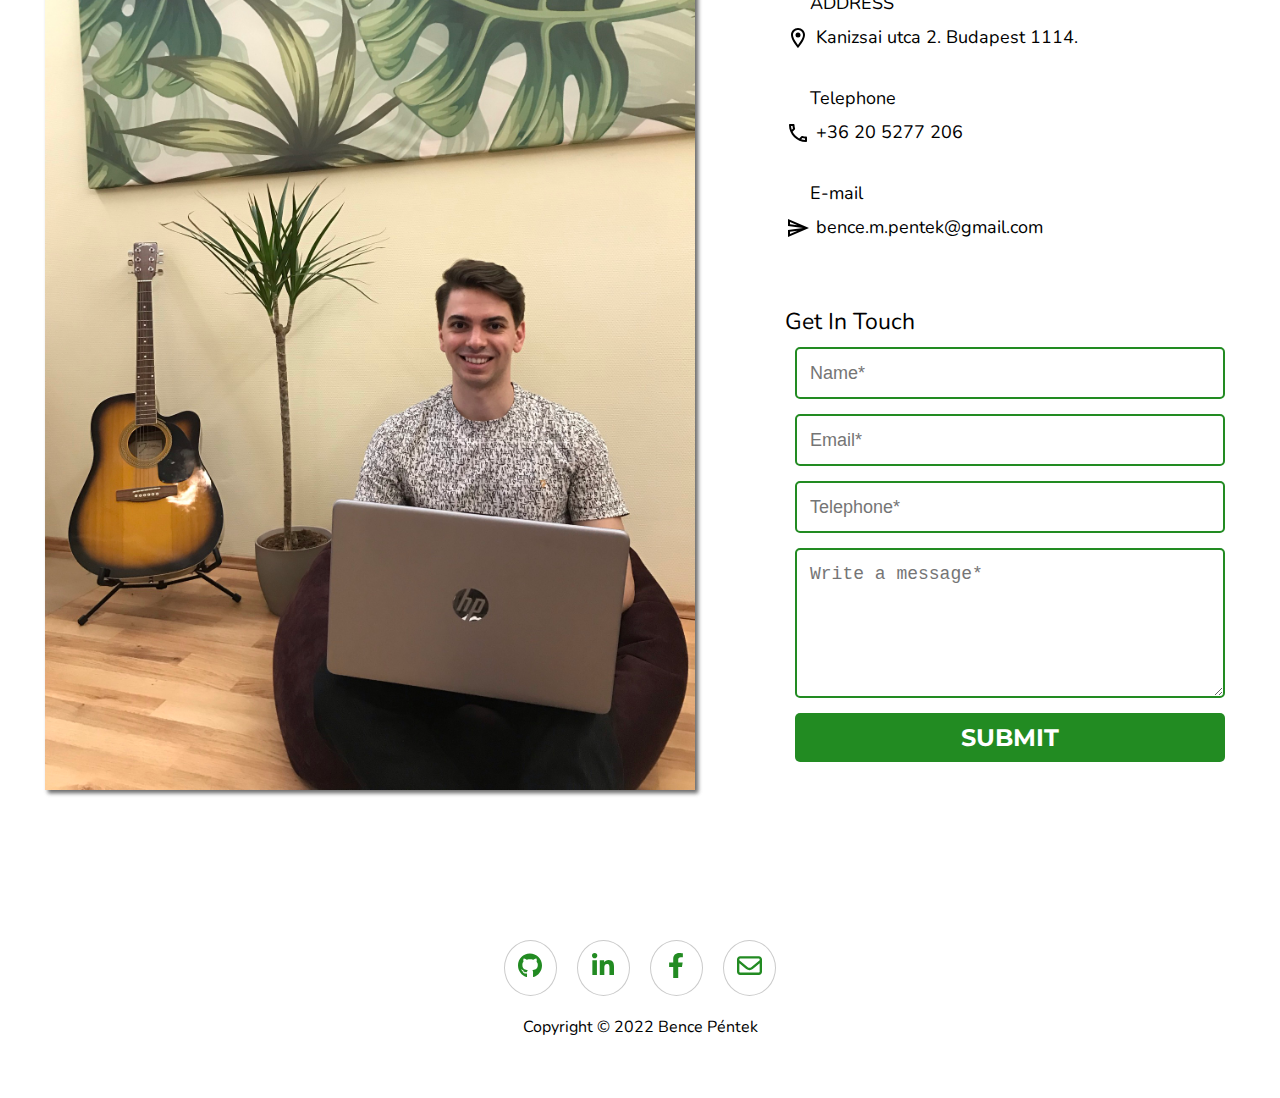
==== commit 5240545a: "change cv" ====
--- a/index.html
+++ b/index.html
@@ -82,7 +82,7 @@
 <div class="about-buttons">
   <ul class="about-ul">
       <li><a class="about-button hire-button" href="#contact-details2">Hire me</a></li>
-      <li><a class="about-button cv-button" target="_blank" href="../assets/cv/CV_Péntek Bence_2022.pdf">Download Cv</a></li>
+      <li><a class="about-button cv-button" target="_blank" href="../Mondinelli.github.io/assets/cv/CV_Péntek Bence_2022_09.pdf">Download Cv</a></li>
   </ul>
 </div>
 <div class="about-image">
@@ -159,7 +159,7 @@
       <li class="list" data-filter="marketing">Marketing</li>
    </ul> 
    <div class="product">
-    <div class="itemBox" data-item="restaurant"><a href="https://wxvwyy.csb.app/" target="_blank"><img src="../assets/images/projects-image/restaurant1.jpg" alt="restaurant-image"></a>
+    <div class="itemBox" data-item="restaurant"><a href="https://vn7sxu.csb.app/" target="_blank"><img src="../assets/images/projects-image/restaurant1.jpg" alt="restaurant-image"></a>
     </div>
     <div class="itemBox" data-item="app"><a href="https://9bxpue.csb.app/" target="_blank"><img src="../assets/images/projects-image/mozi-app.jpg" alt="cinema-app-image"></a>
     </div>
@@ -242,7 +242,7 @@
 <div class="education-items"> 
   <div class="icon-container">
 <p><span class="icon calendar-icon"></span></p>
-<p class="calendar-heading">2014. 09. - 2015. 08.</p>
+<p class="calendar-heading">2014. 09. - 2016. 08.</p>
 </div>
 <div class="icon-container">
 <p><span class="icon school-icon"></span></p>
--- a/css/styles.css
+++ b/css/styles.css
@@ -1062,8 +1062,8 @@
     display: flex; 
   }
   .logo:hover{
-  transform: scale(1.1) rotate(350deg);
-  
+  transform: scale(1.1) rotate(30deg);
+  transition: 1.2s;
   }
 
   .me-photo:hover{
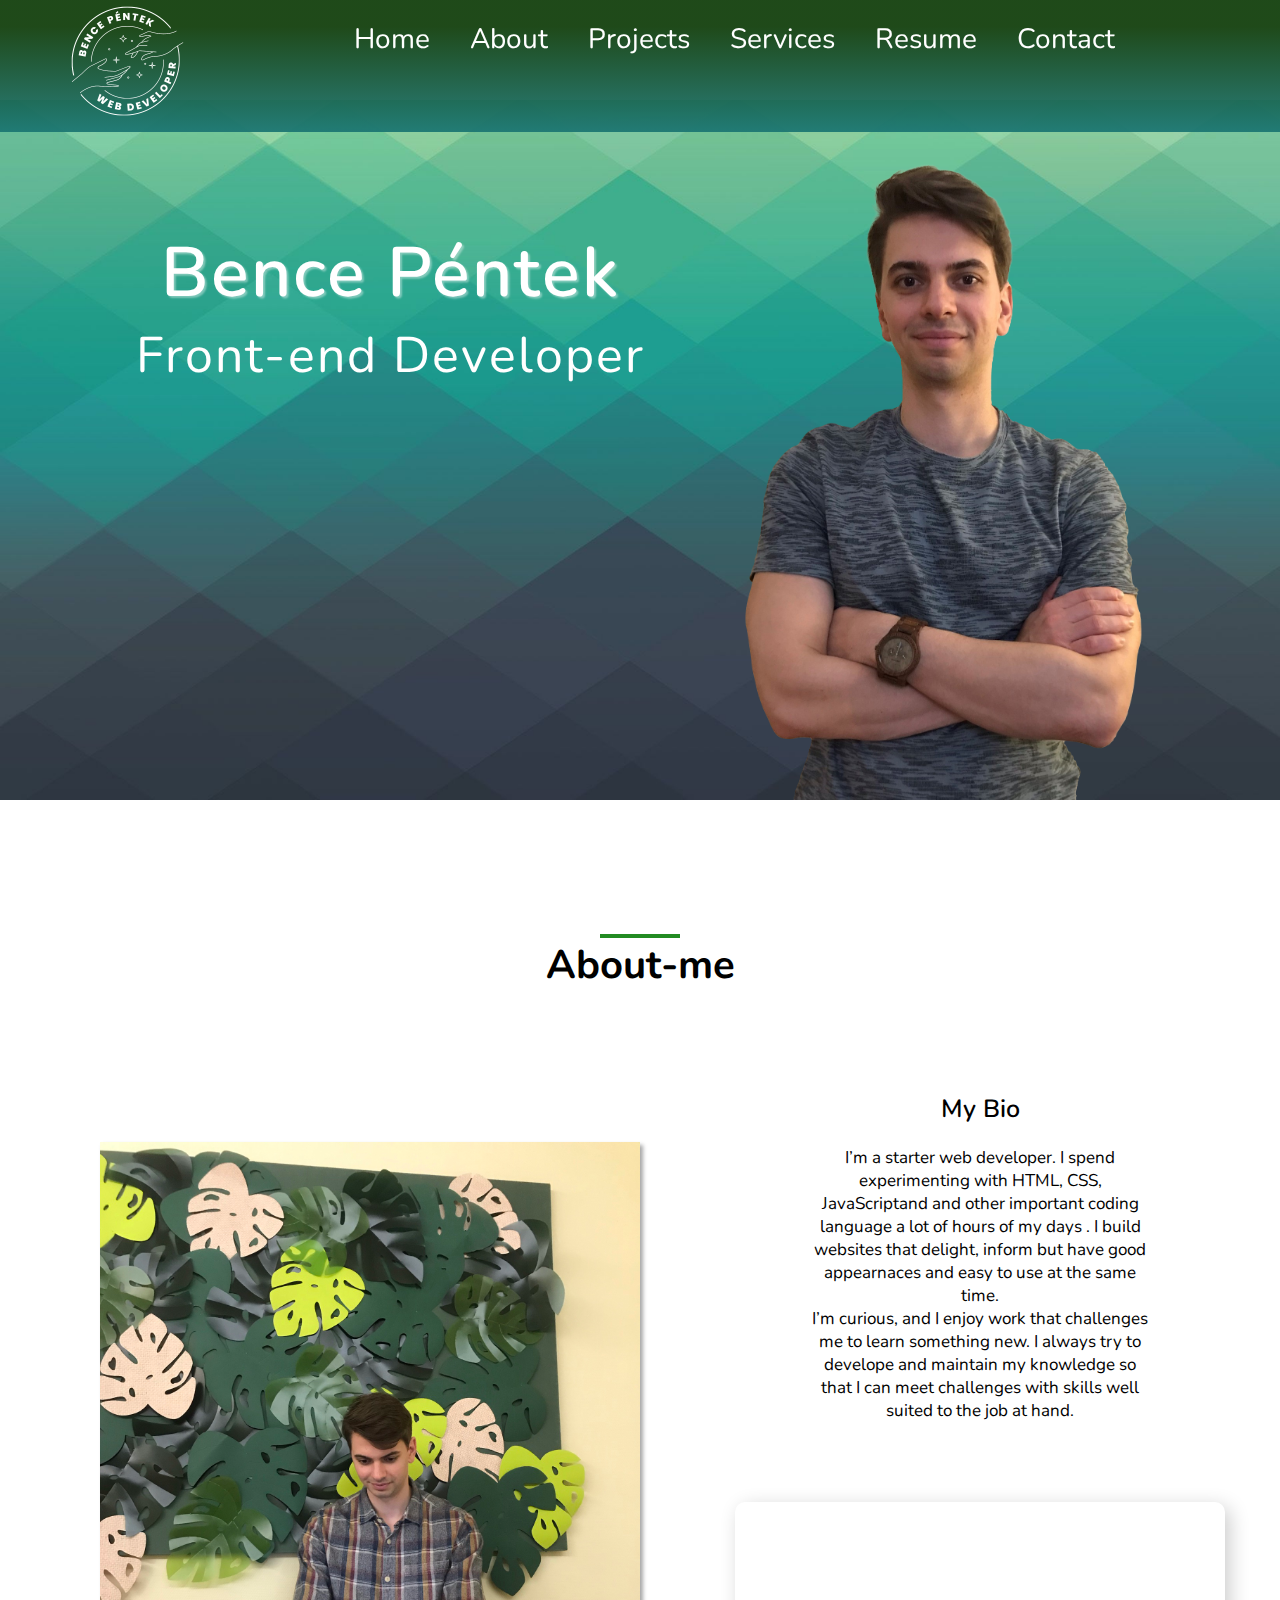
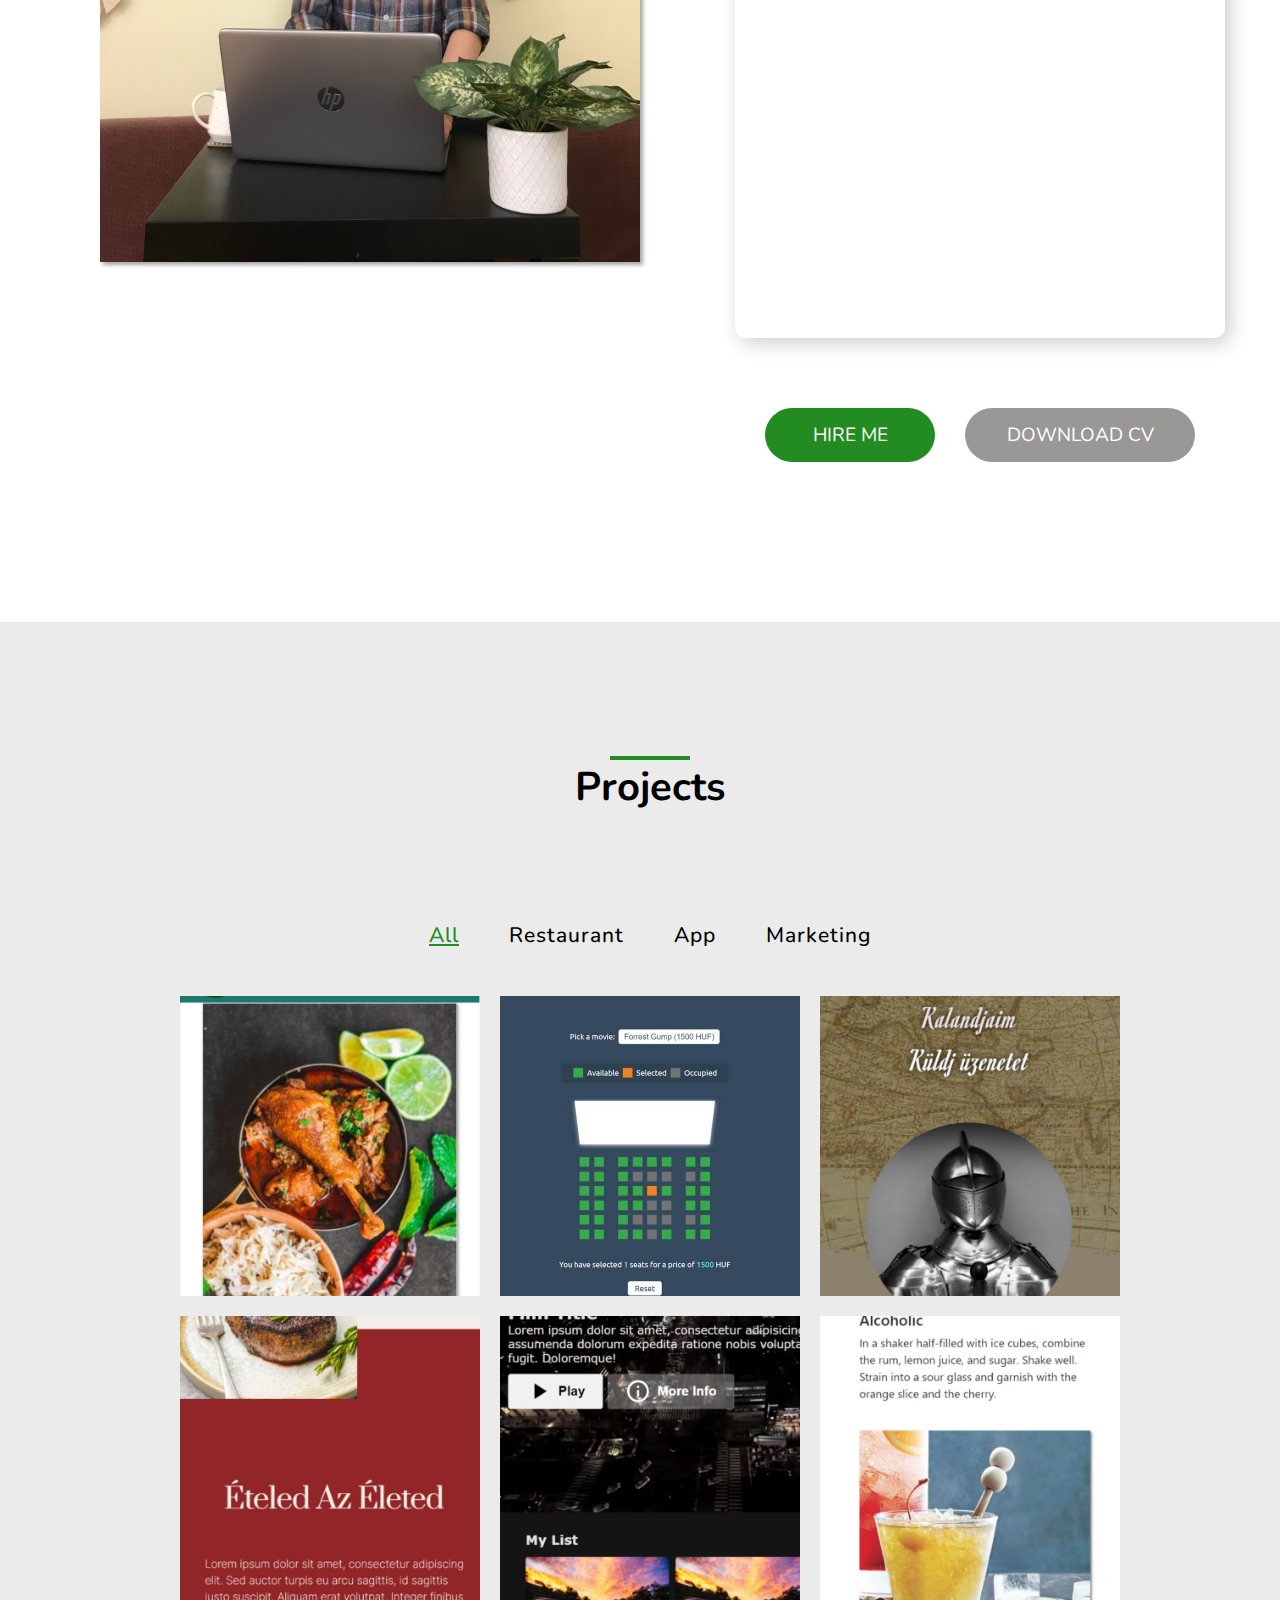
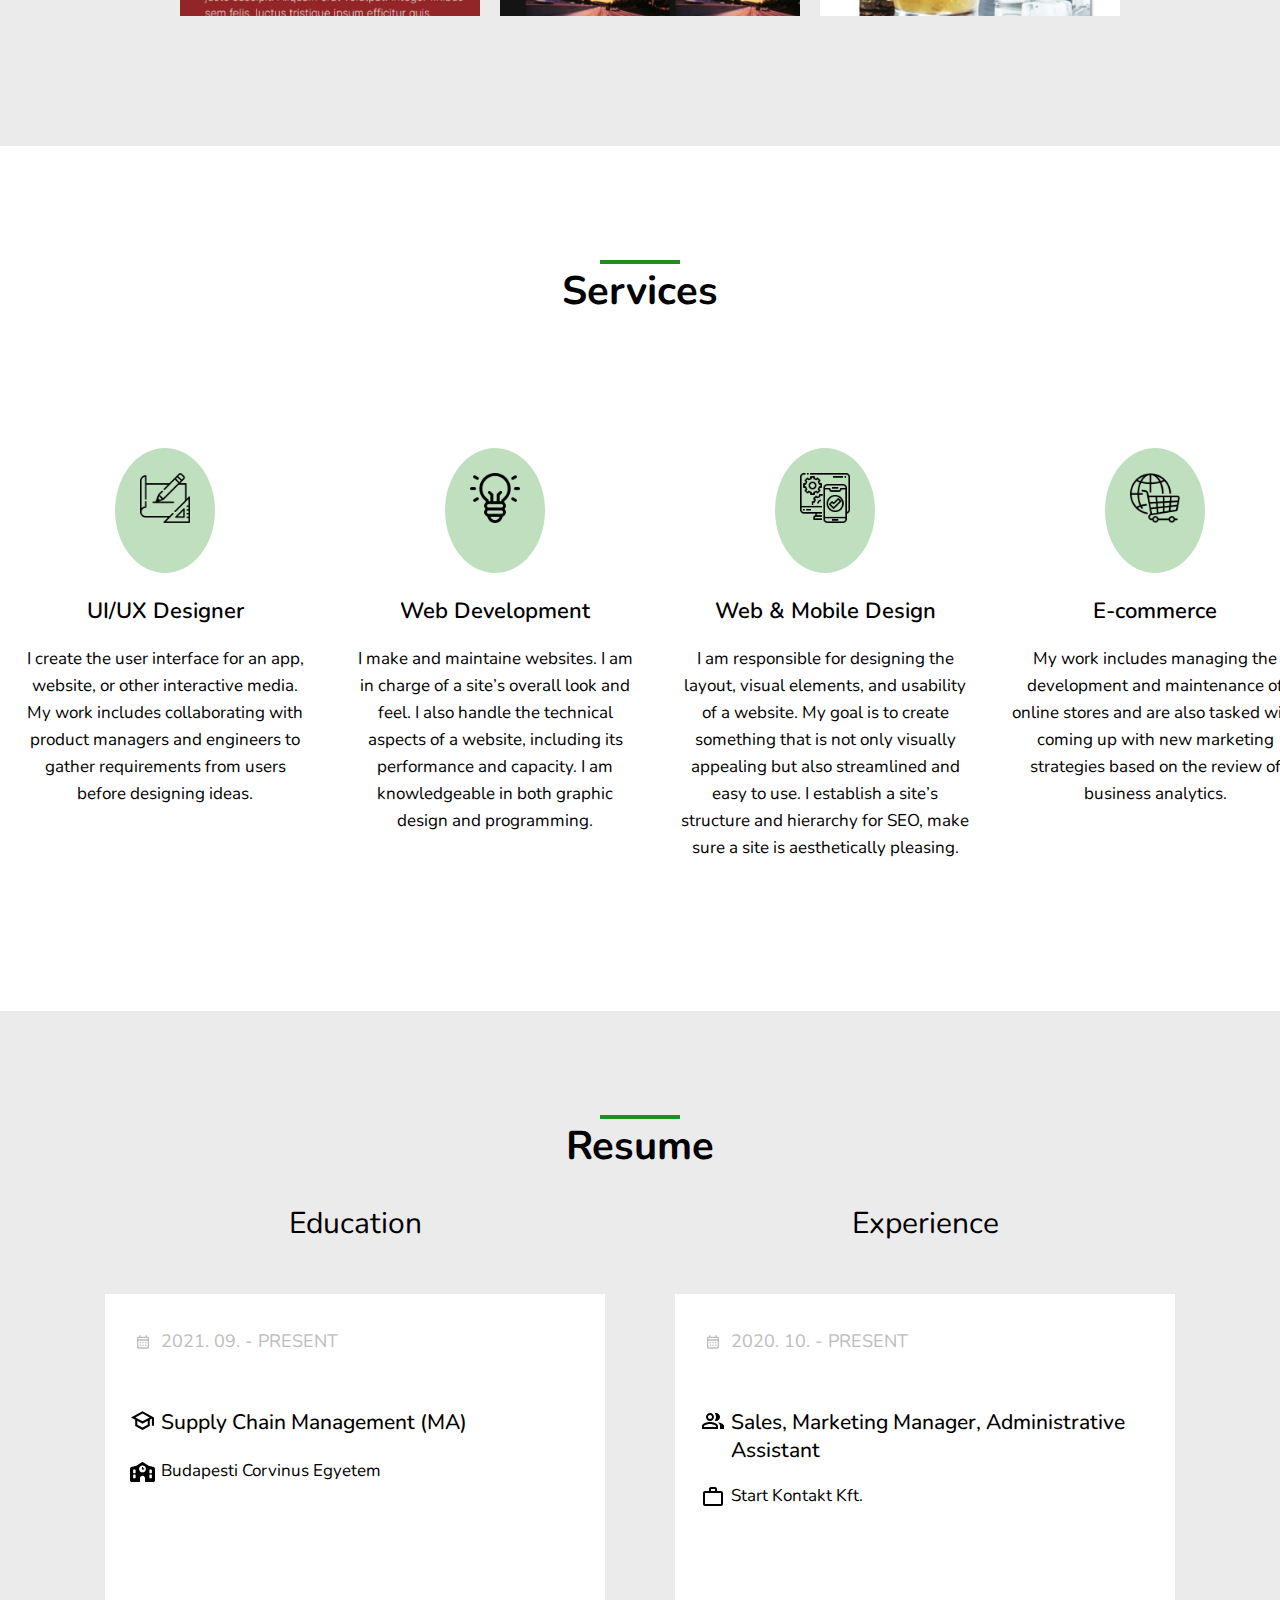
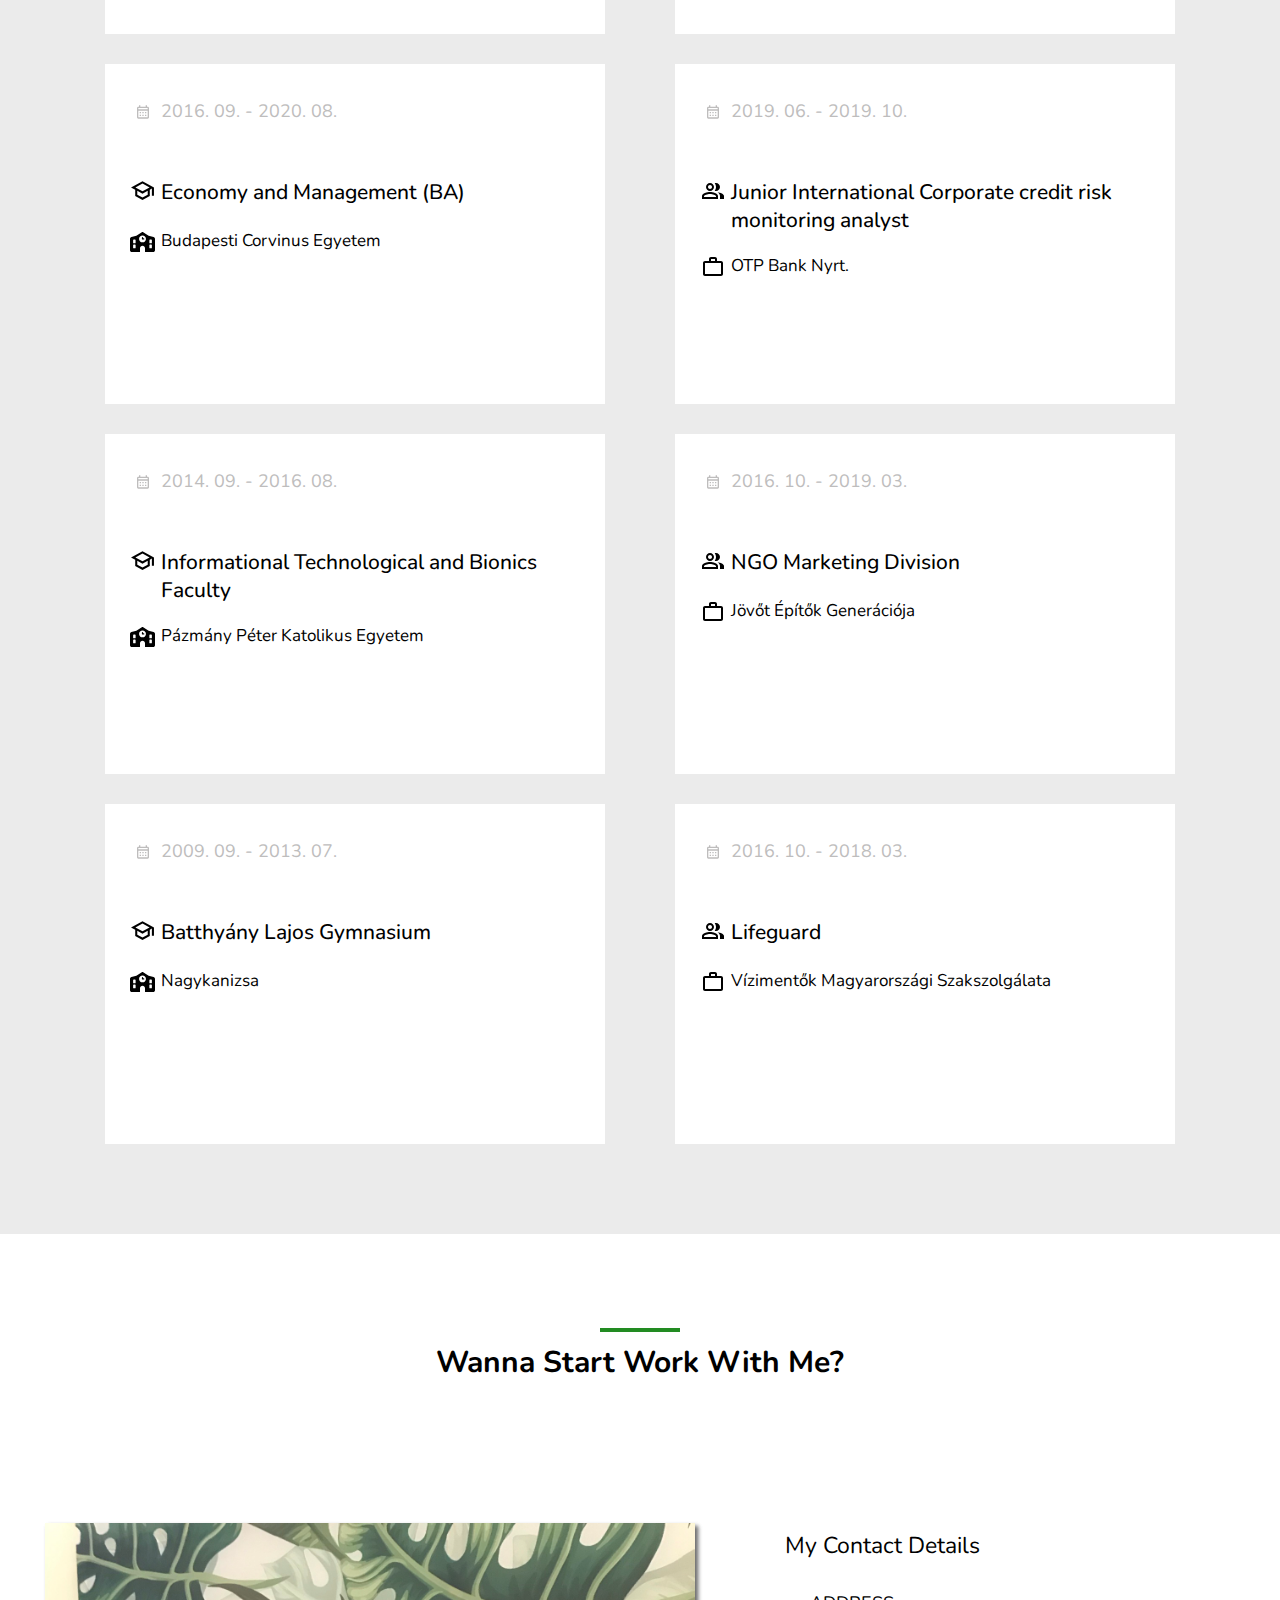
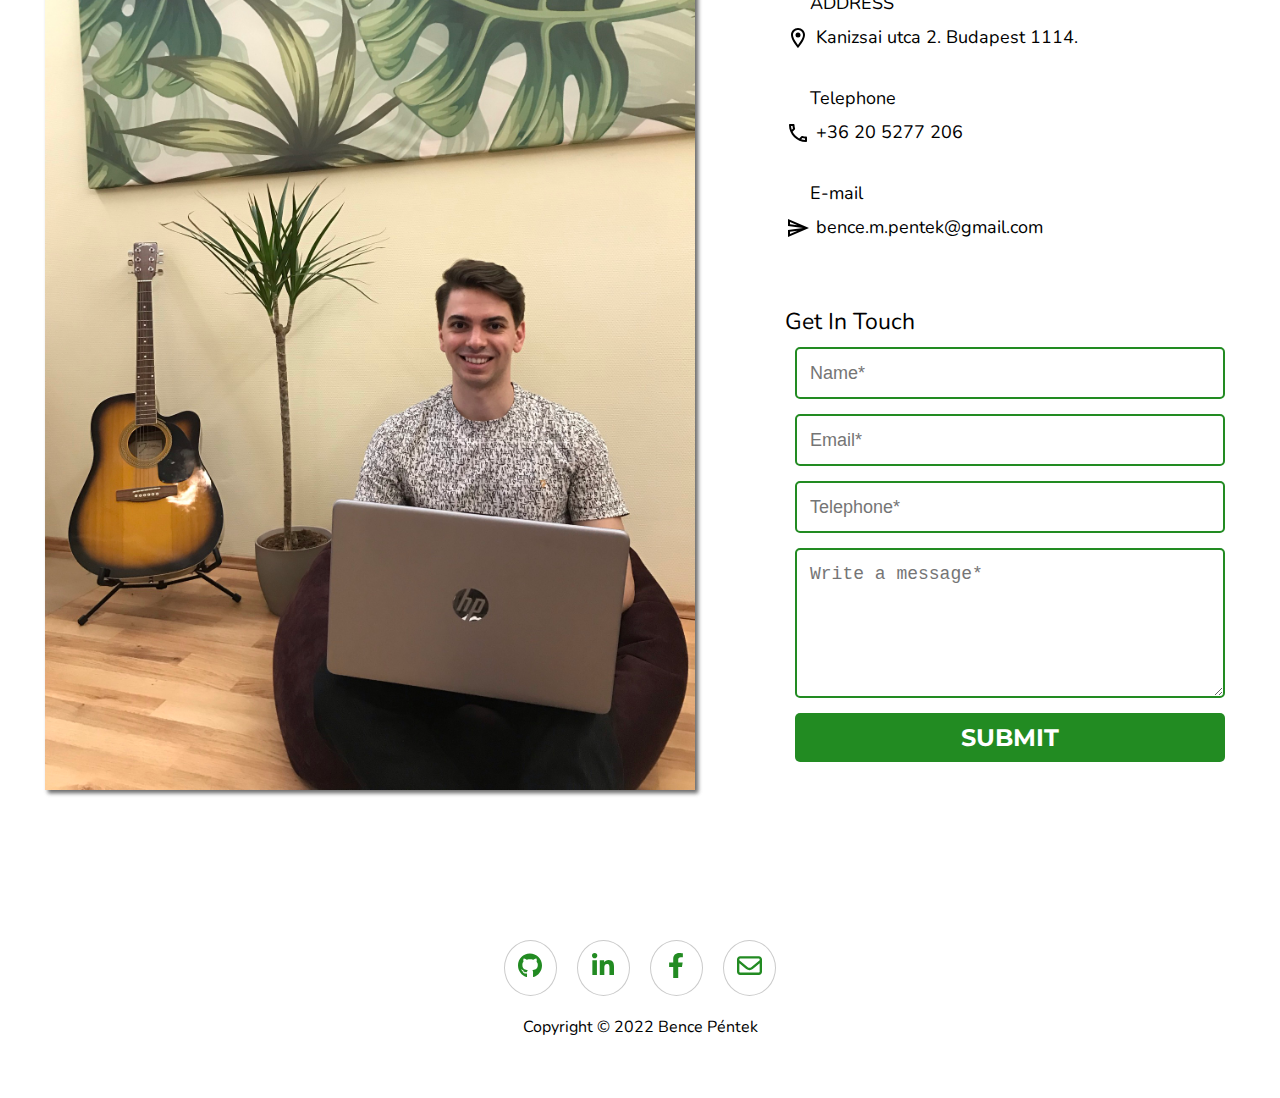
==== commit ed373a2d: "change cv" ====
--- a/index.html
+++ b/index.html
@@ -82,7 +82,7 @@
 <div class="about-buttons">
   <ul class="about-ul">
       <li><a class="about-button hire-button" href="#contact-details2">Hire me</a></li>
-      <li><a class="about-button cv-button" target="_blank" href="../Mondinelli.github.io/assets/cv/CV_Péntek Bence_2022_09.pdf">Download Cv</a></li>
+      <li><a class="about-button cv-button" target="_blank" href="../Mondinelli.github.io/assets/cv/Pentek.pdf">Download Cv</a></li>
   </ul>
 </div>
 <div class="about-image">
@@ -279,17 +279,17 @@
   </div>
   <div class="icon-container">
     <p><span class="icon work-icon"></span></p>
-    <p class="school-name">Administrative Assistant</p>
+    <p class="school-name">Sales, Marketing Manager, Administrative Assistant</p>
   </div>
   <div class="icon-container">
     <p><span class="icon workplace-icon"></span></p>
-    <p>Start Kontakr Kft.</p>
+    <p>Start Kontakt Kft.</p>
   </div>
   </div>
   <div class="education-items"> 
     <div class="icon-container">
   <p><span class="icon calendar-icon"></span></p>
-  <p class="calendar-heading">2018. 06. - 2019. 09.</p>
+  <p class="calendar-heading">2019. 06. - 2019. 10.</p>
   </div>
   <div class="icon-container">
   <p><span class="icon work-icon"></span></p>
@@ -303,7 +303,7 @@
   <div class="education-items"> 
     <div class="icon-container">
   <p><span class="icon calendar-icon"></span></p>
-  <p class="calendar-heading">2016. 10. - 2018. 03.</p>
+  <p class="calendar-heading">2016. 10. - 2019. 03.</p>
   </div>
   <div class="icon-container">
   <p><span class="icon work-icon"></span></p>
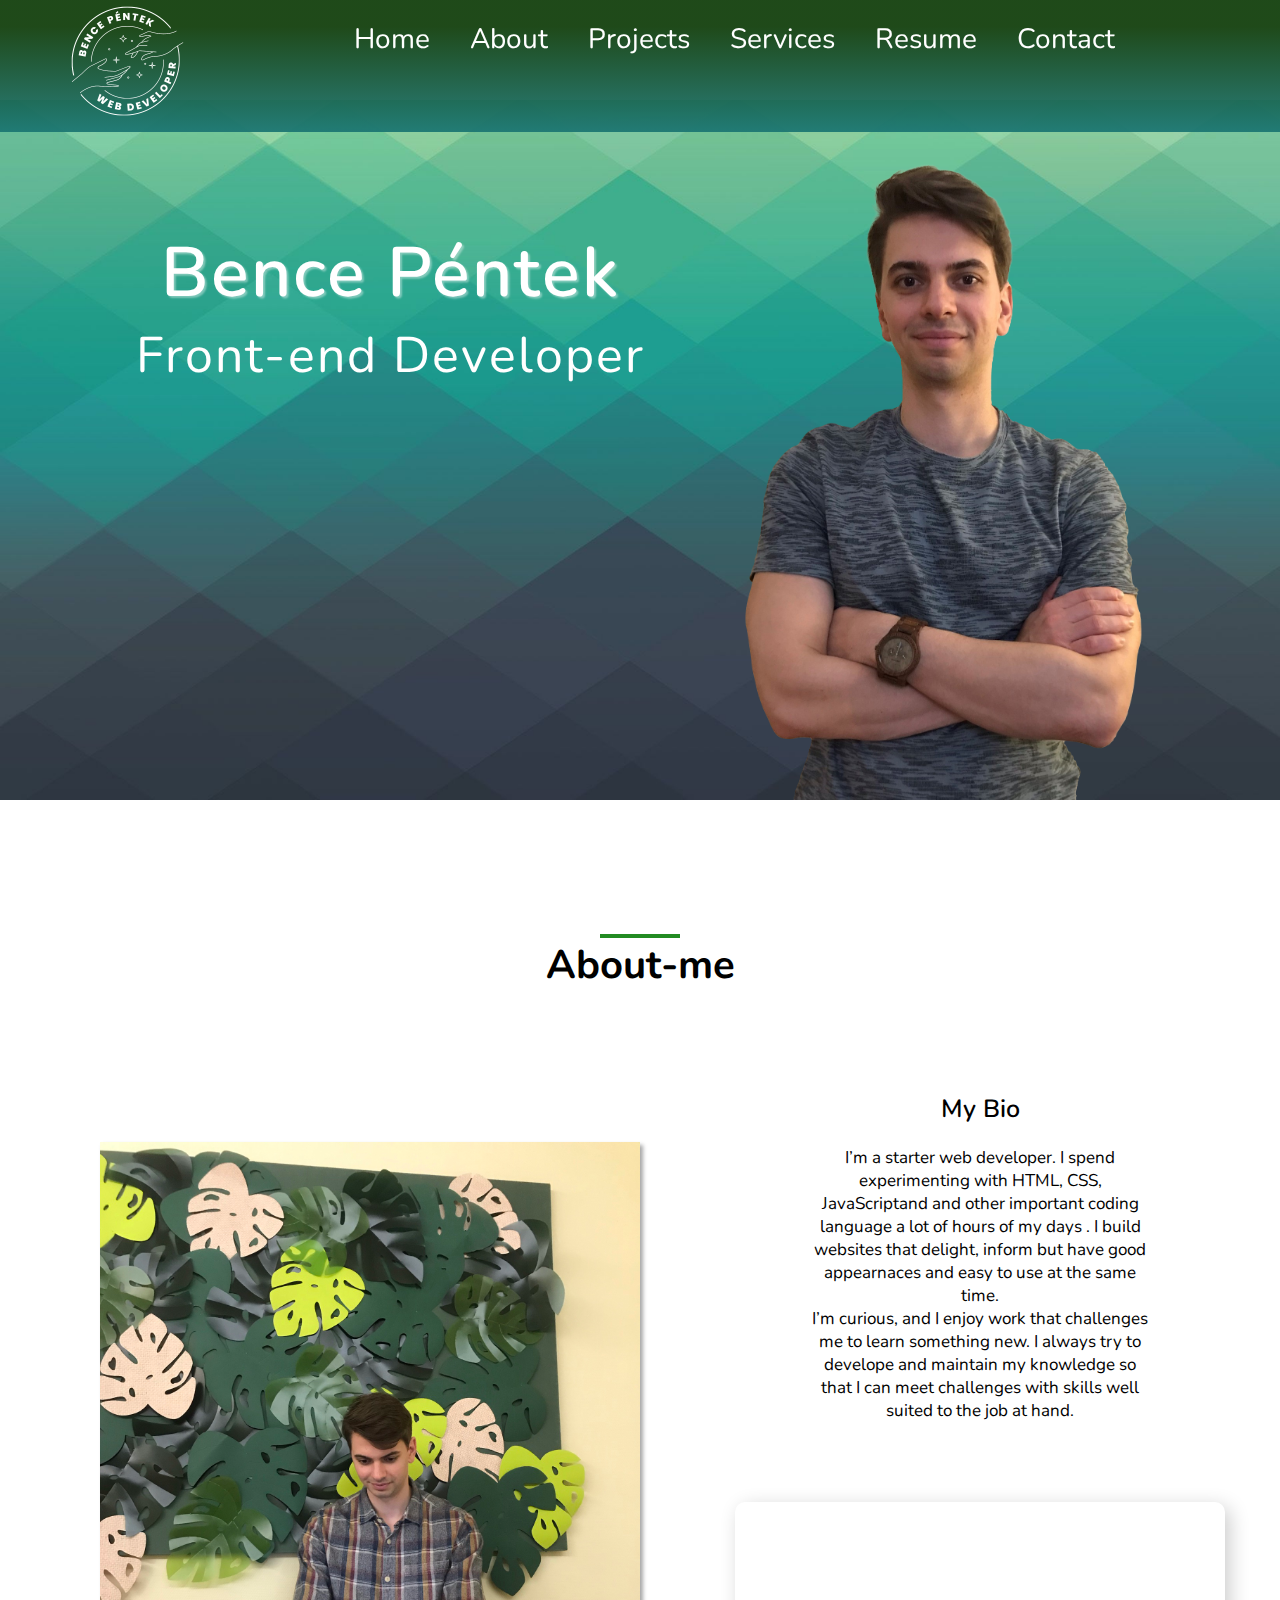
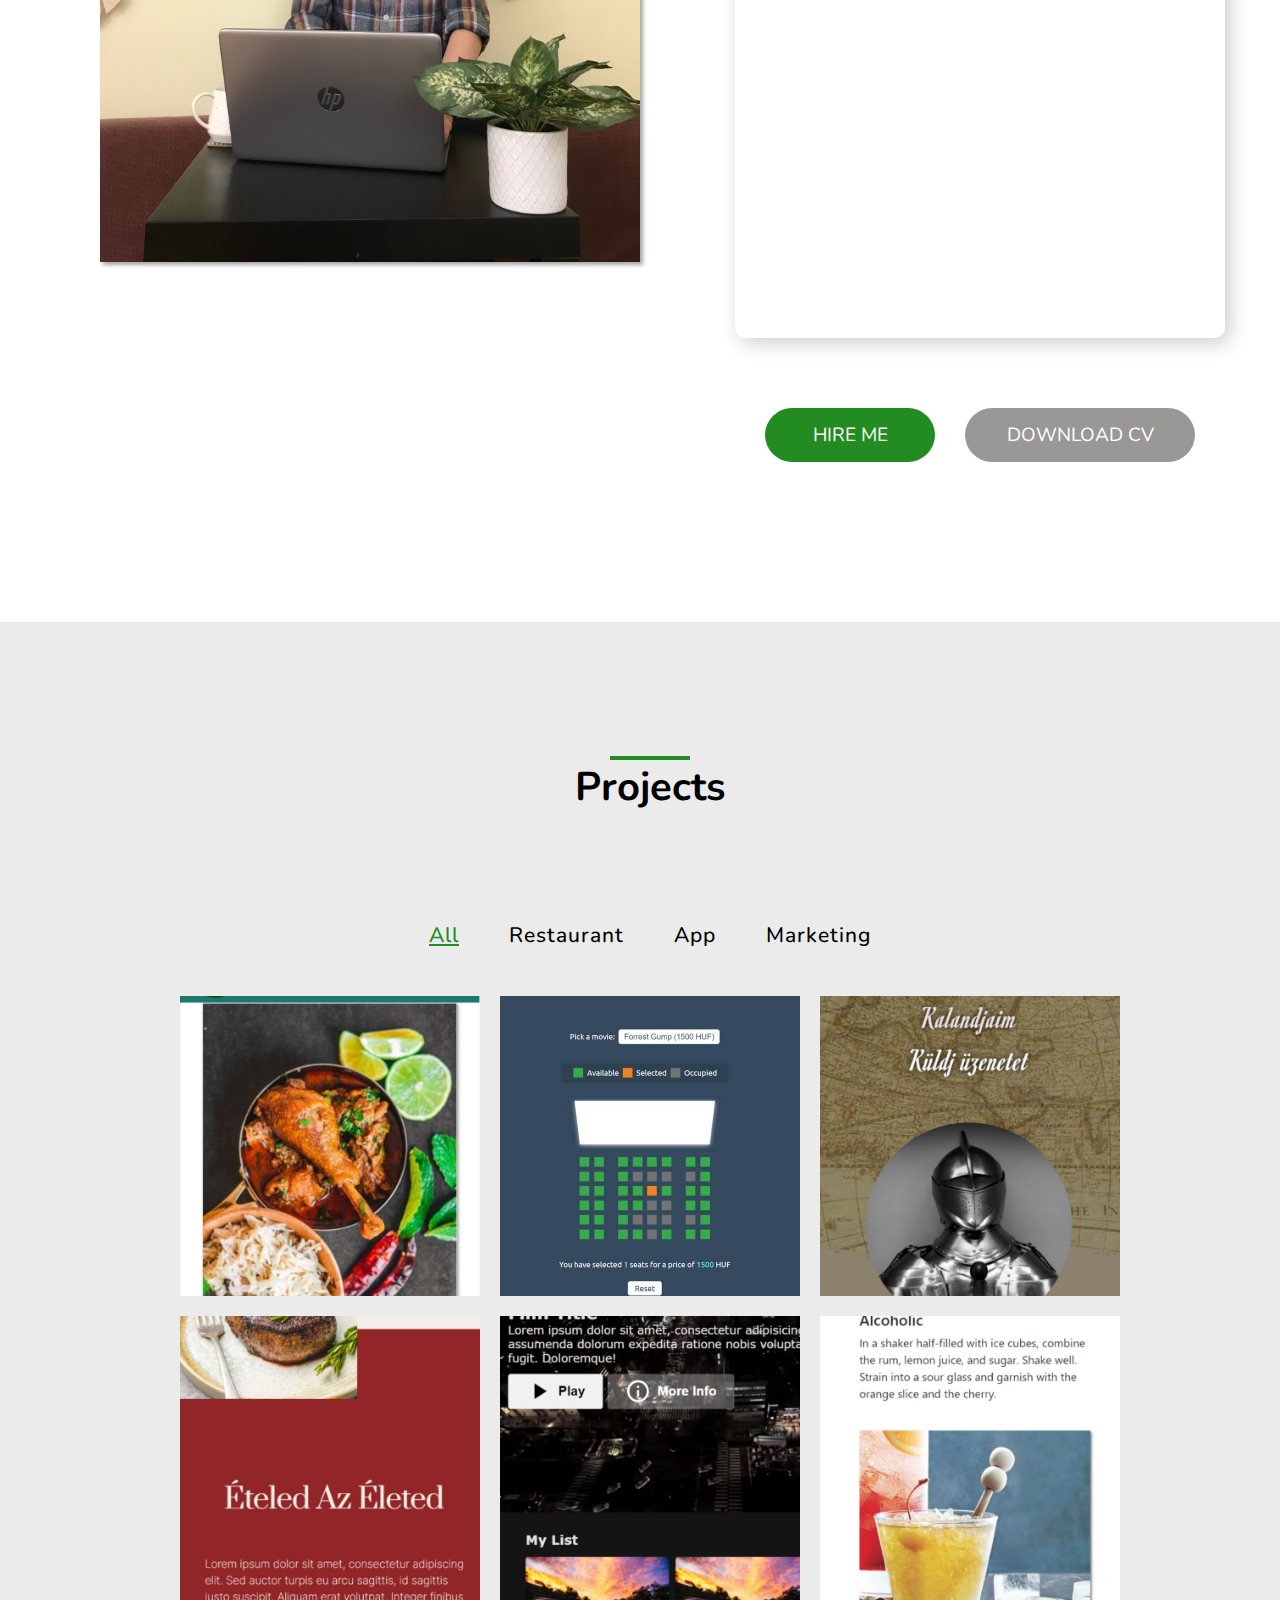
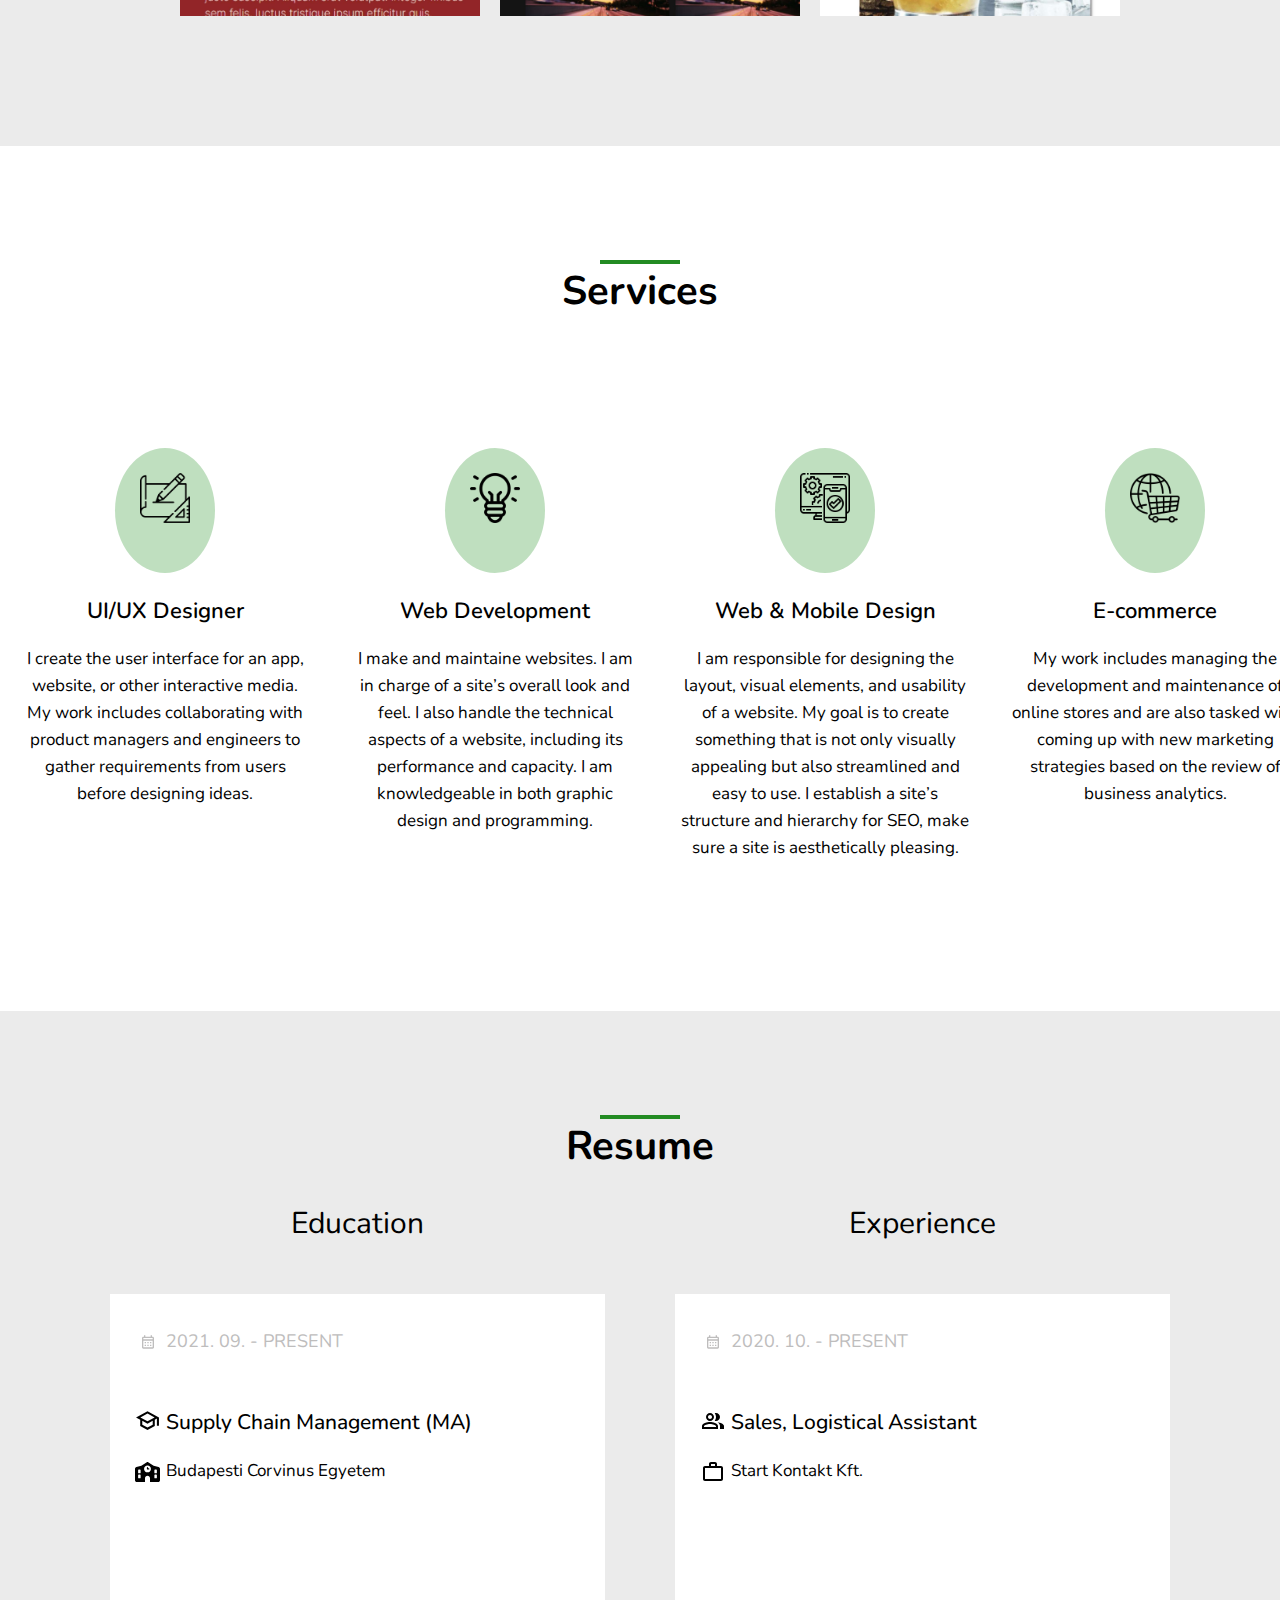
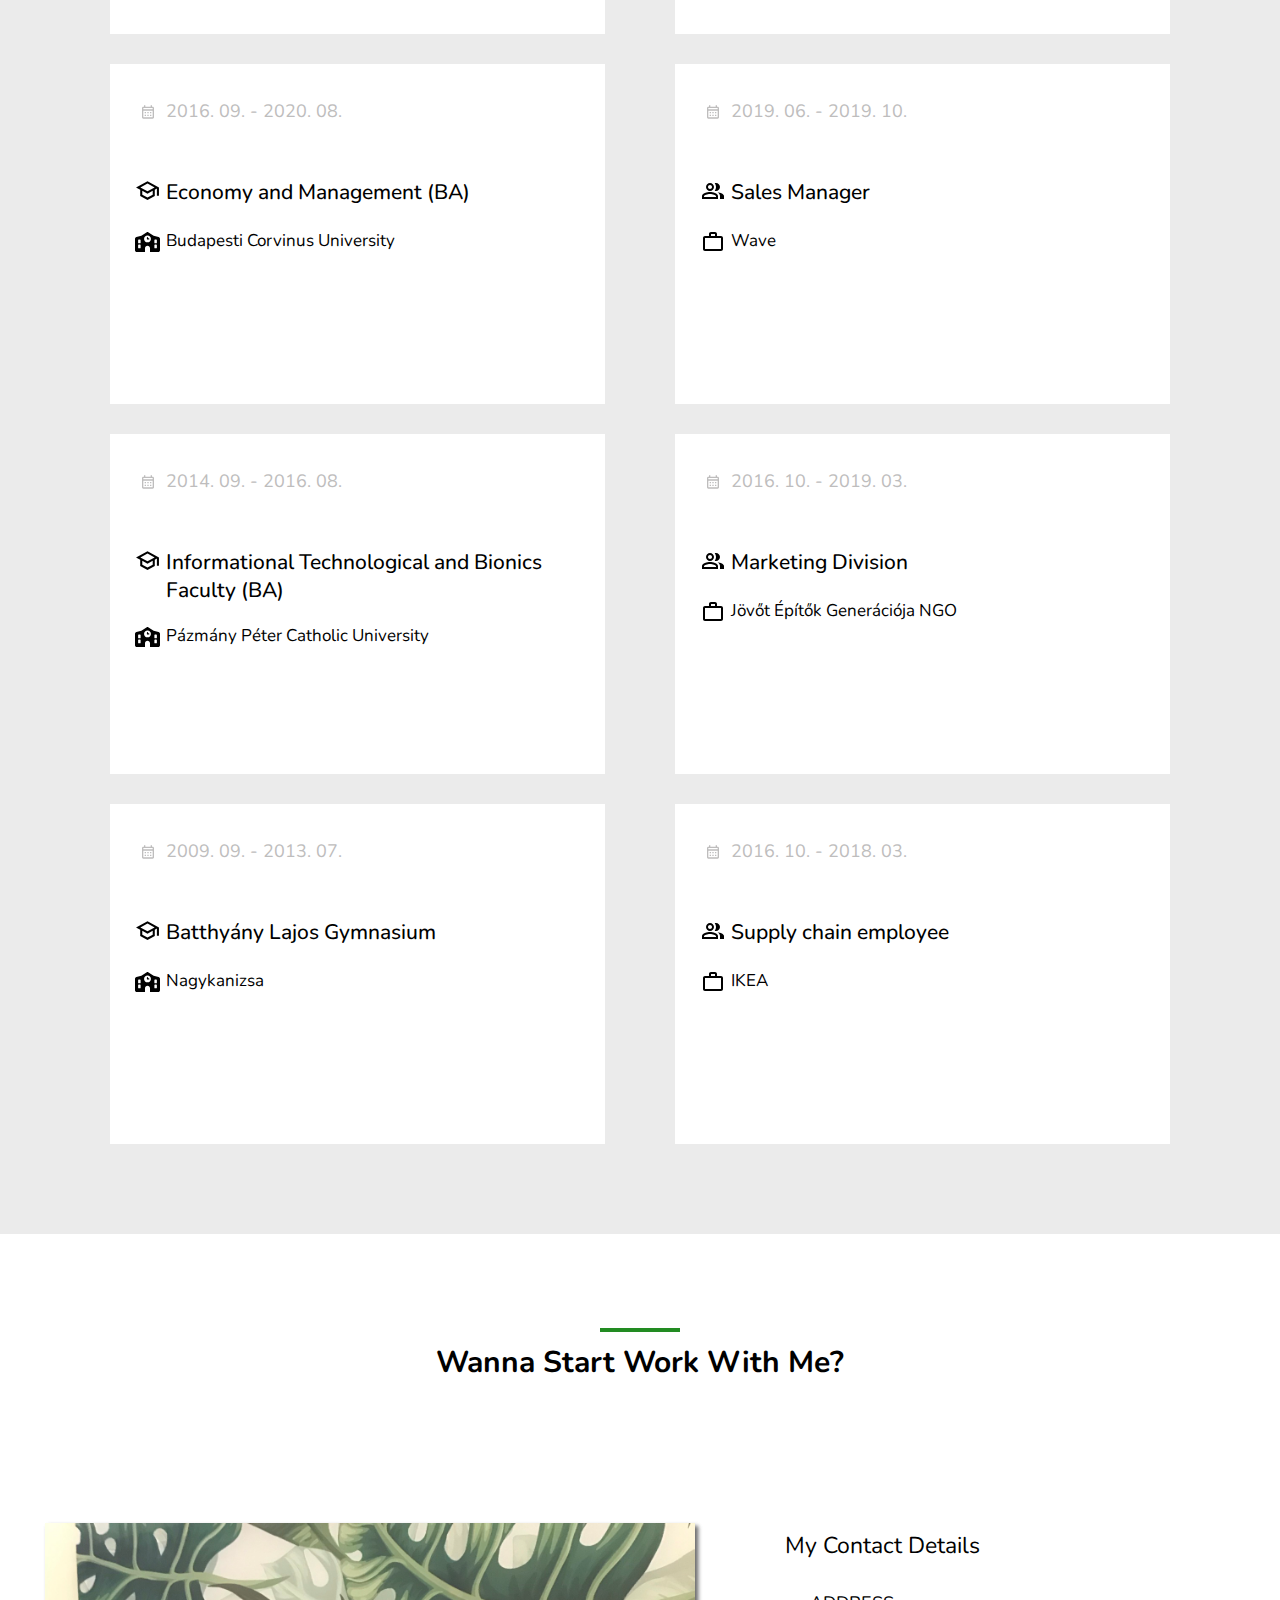
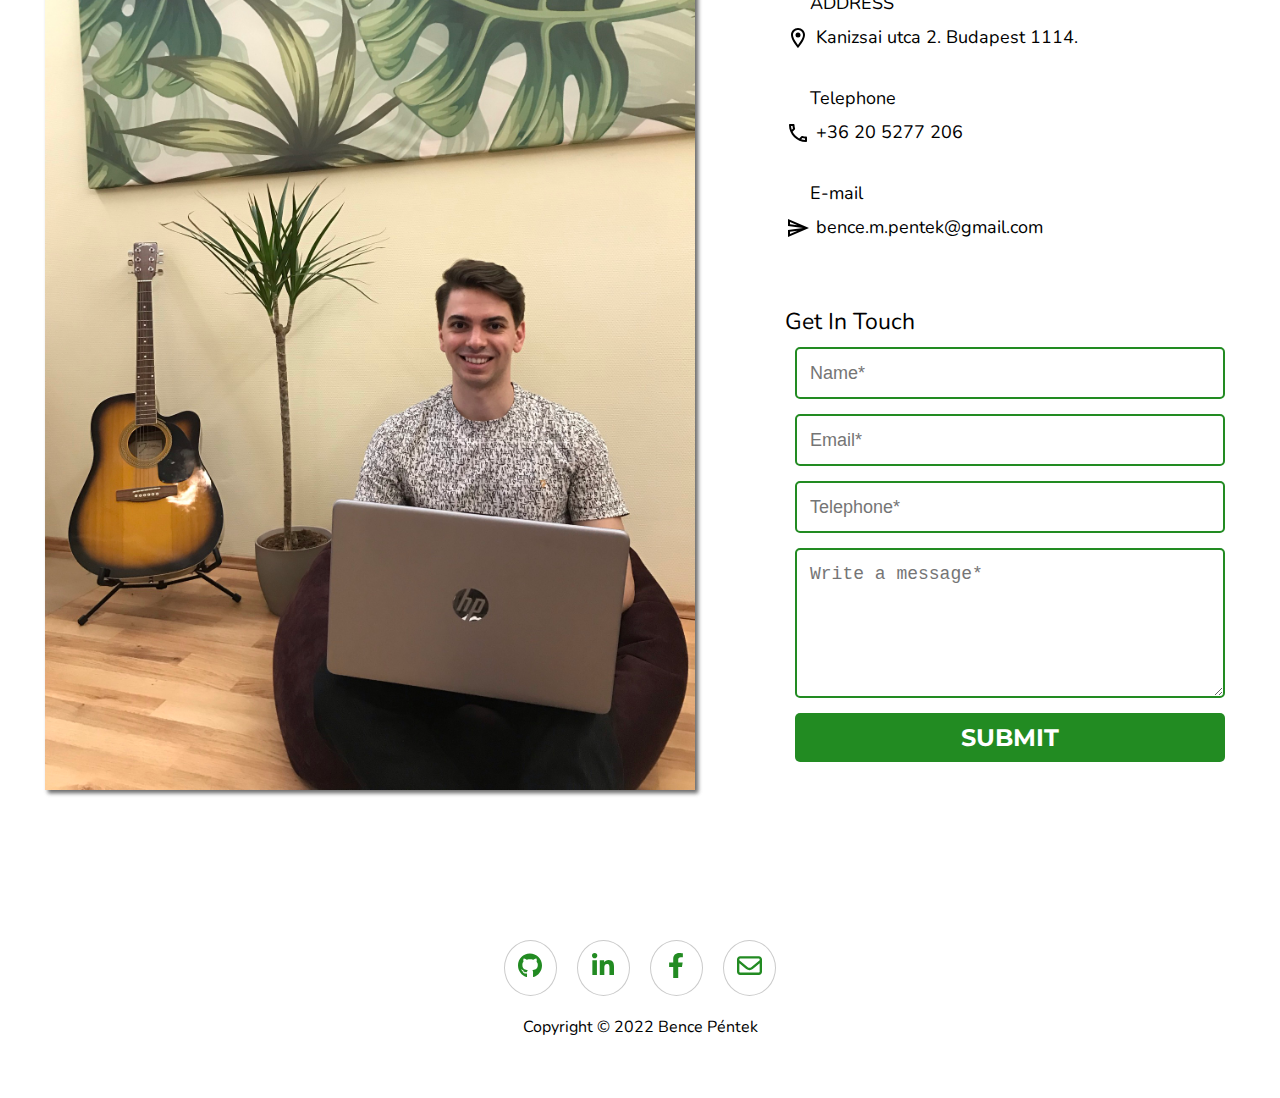
==== commit b2c10f89: "változtatás" ====
--- a/index.html
+++ b/index.html
@@ -82,7 +82,7 @@
 <div class="about-buttons">
   <ul class="about-ul">
       <li><a class="about-button hire-button" href="#contact-details2">Hire me</a></li>
-      <li><a class="about-button cv-button" target="_blank" href="../Mondinelli.github.io/assets/cv/Pentek.pdf">Download Cv</a></li>
+      <li><a class="about-button cv-button" target="_blank" href="assets/cv/Pentek.pdf">Download Cv</a></li>
   </ul>
 </div>
 <div class="about-image">
@@ -236,7 +236,7 @@
 </div>
 <div class="icon-container">
   <p><span class="icon city-icon"></span></p>
-  <p> Budapesti Corvinus Egyetem</p>
+  <p> Budapesti Corvinus University</p>
 </div>
 </div>
 <div class="education-items"> 
@@ -246,11 +246,11 @@
 </div>
 <div class="icon-container">
 <p><span class="icon school-icon"></span></p>
-<p class="school-name">Informational Technological and Bionics Faculty</p>
+<p class="school-name">Informational Technological and Bionics Faculty (BA)</p>
 </div>
 <div class="icon-container">
 <p><span class="icon city-icon"></span></p>
-<p>Pázmány Péter Katolikus Egyetem</p>
+<p>Pázmány Péter Catholic University</p>
 </div>
 </div>
 <div class="education-items"> 
@@ -279,7 +279,7 @@
   </div>
   <div class="icon-container">
     <p><span class="icon work-icon"></span></p>
-    <p class="school-name">Sales, Marketing Manager, Administrative Assistant</p>
+    <p class="school-name">Sales, Logistical Assistant</p>
   </div>
   <div class="icon-container">
     <p><span class="icon workplace-icon"></span></p>
@@ -293,11 +293,11 @@
   </div>
   <div class="icon-container">
   <p><span class="icon work-icon"></span></p>
-  <p class="school-name">Junior International Corporate credit risk monitoring analyst</p>
+  <p class="school-name">Sales Manager</p>
   </div>
   <div class="icon-container">
   <p><span class="icon workplace-icon"></span></p>
-  <p>OTP Bank Nyrt.</p>
+  <p>Wave</p>
   </div>
   </div>
   <div class="education-items"> 
@@ -307,11 +307,11 @@
   </div>
   <div class="icon-container">
   <p><span class="icon work-icon"></span></p>
-  <p class="school-name">NGO Marketing Division</p>
+  <p class="school-name">Marketing Division</p>
   </div>
   <div class="icon-container">
   <p><span class="icon workplace-icon"></span></p>
-  <p>Jövőt Építők Generációja</p>
+  <p>Jövőt Építők Generációja NGO</p>
   </div>
   </div>
   <div class="education-items"> 
@@ -321,11 +321,11 @@
   </div>
   <div class="icon-container">
   <p><span class="icon work-icon"></span></p>
-  <p class="school-name">Lifeguard</p>
+  <p class="school-name">Supply chain employee</p>
   </div>
   <div class="icon-container">
   <p><span class="icon workplace-icon"></span></p>
-  <p>Vízimentők Magyarországi Szakszolgálata</p>
+  <p>IKEA</p>
   </div>
   </div>
   </div>
--- a/css/styles.css
+++ b/css/styles.css
@@ -1004,8 +1004,12 @@
 .resume-all-container{
   display: flex;
   justify-content: center;
-  gap: 4rem;
+  gap: 3rem;
   margin: 0 3rem;
+}
+.resume-container{
+  width: 50rem;
+  margin: 0 2rem;
 }
 .experience-heading{
   margin-top: 0rem;
@@ -1144,8 +1148,5 @@
 
 }
 
-
-
-
 @media screen and (min-width: 1400px) {}
 
